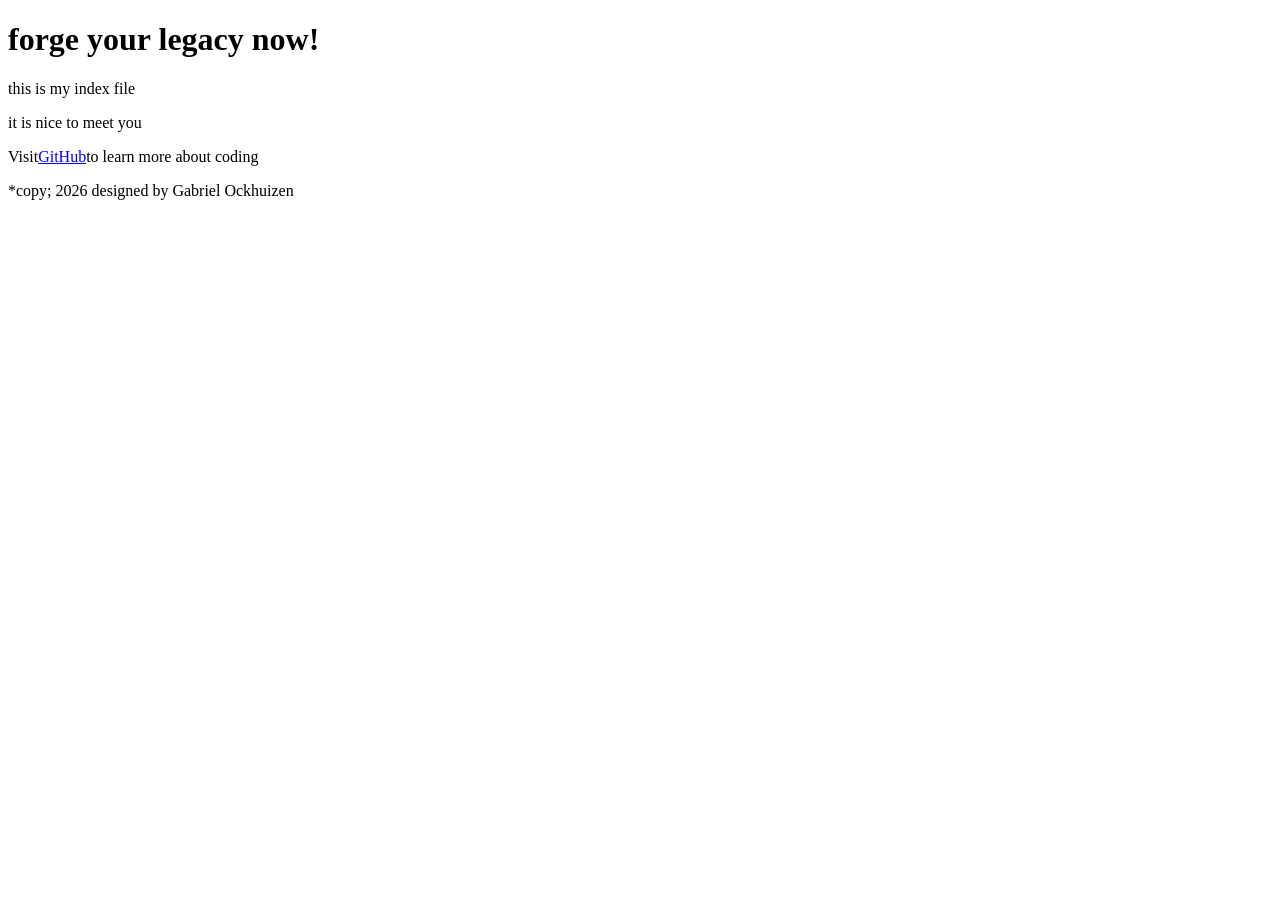
==== index.html @ 7f38aee6 "Updated content" ====
<!DOCTYPE html>
<html lang="en">
<head>
    <meta charset="UTF-8">
    <meta name="viewport" content="width=device-width, initial-scale=1.0">
    <title>GamerGrid</title>
</head>
<body>
    <header>
        <h1>forge your legacy now!</h1>
    </header>

    <main>
    <p>this is my index file</p>
    <p>it is nice to meet you</p>
    <p>Visit<a href="https://github.com">GitHub<a>to learn more about coding</a></p>
    </main>

    <footer>
        <p>*copy; 2026 designed by Gabriel Ockhuizen</p>
    </footer>
</body>
</html>
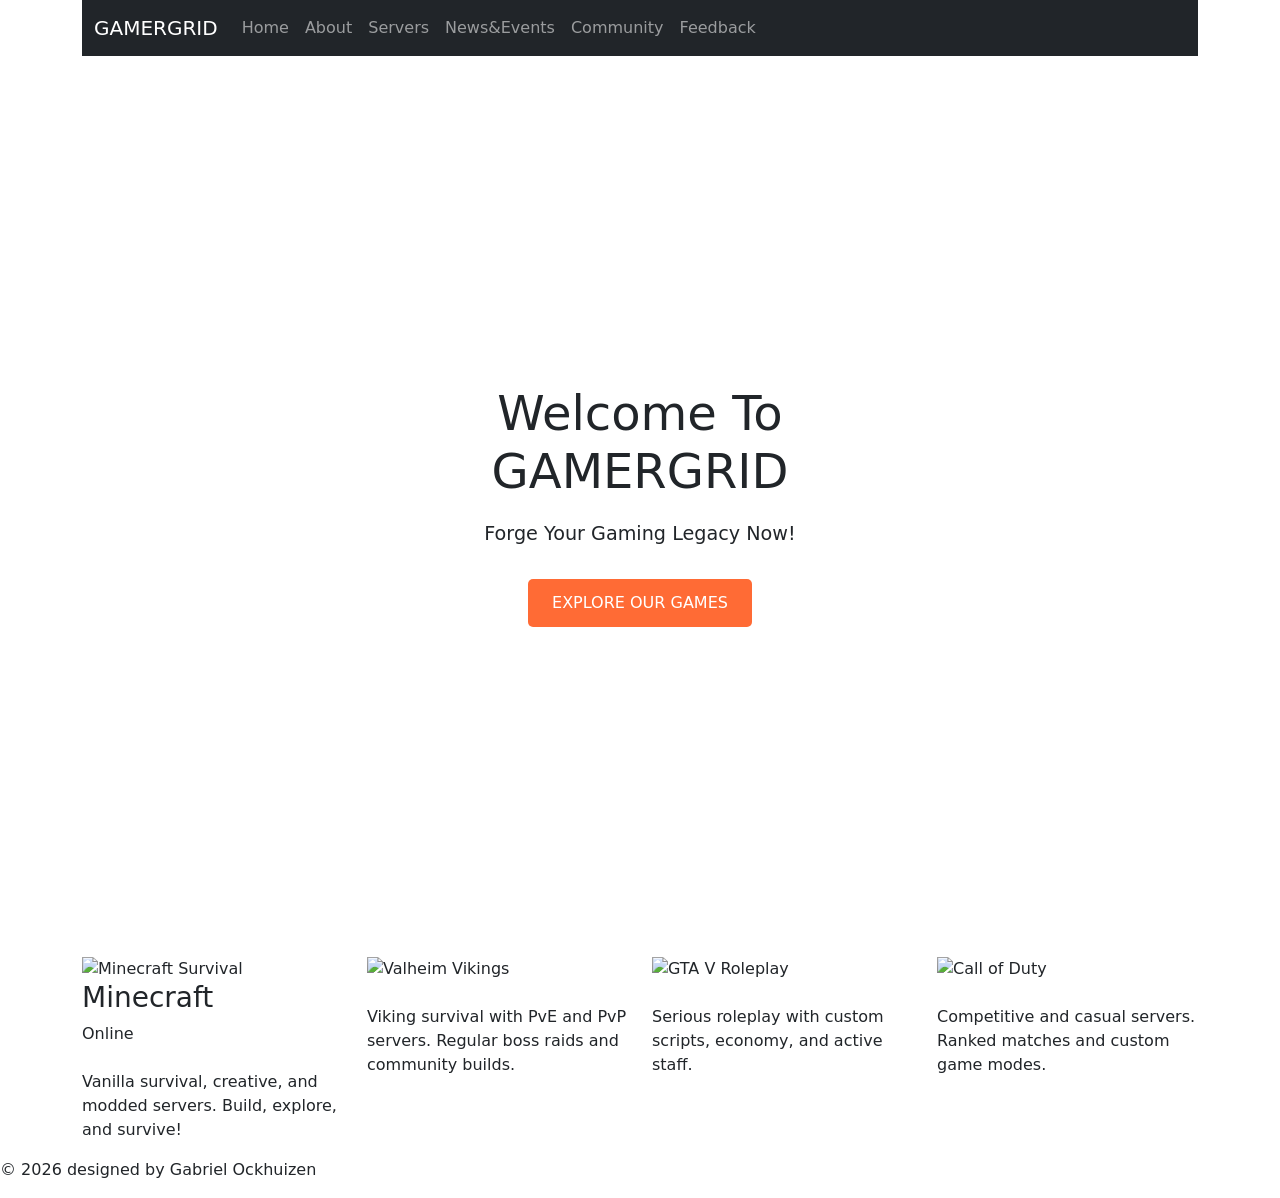
==== commit d213748b: "Initial commit: Added simple HTML page" ====
--- a/index.html
+++ b/index.html
@@ -3,21 +3,223 @@
 <head>
     <meta charset="UTF-8">
     <meta name="viewport" content="width=device-width, initial-scale=1.0">
-    <title>GamerGrid</title>
+    <title>GamerGrid | Forge Your Gaming Legacy</title>
+
+     <link href="https://cdn.jsdelivr.net/npm/bootstrap@5.3.0/dist/css/bootstrap.min.css" rel="stylesheet">
+      <link rel="stylesheet" href="styles.css">
 </head>
 <body>
     <header>
-        <h1>forge your legacy now!</h1>
-    </header>
-
-    <main>
-    <p>this is my index file</p>
-    <p>it is nice to meet you</p>
-    <p>Visit<a href="https://github.com">GitHub<a>to learn more about coding</a></p>
-    </main>
-
+   <div class="container">
+    <nav class="navbar navbar-expand-lg navbar-dark bg-dark"> 
+
+        <div class="container"> 
+
+            <a class="navbar-brand" href="index.html">GAMERGRID</a> 
+
+            <button class="navbar-toggler" type="button" data-bs-toggle="collapse" data-bs-target="#navbarNav"> 
+
+                <span class="navbar-toggler-icon"></span> 
+
+            </button> 
+
+            <div class="collapse navbar-collapse" id="navbarNav"> 
+
+                <ul class="navbar-nav"> 
+
+                    <li class="nav-item"> 
+
+                        <a class="nav-link" href="index.html">Home</a> 
+
+                    </li> 
+
+                    <li class="nav-item"> 
+
+                        <a class="nav-link" href="about us.html">About</a> 
+
+                    </li> 
+
+                    <li class="nav-item"> 
+
+                        <a class="nav-link" href="servers.html">Servers</a> 
+
+                    </li> 
+
+                    
+                    <li class="nav-item"> 
+
+                        <a class="nav-link" href="news&events.html">News&Events</a> 
+
+                    </li> 
+
+                    
+                    <li class="nav-item"> 
+
+                        <a class="nav-link" href="community.html">Community</a> 
+
+                    </li> 
+
+                    
+                    <li class="nav-item"> 
+
+                        <a class="nav-link" href="feedback.html">Feedback</a> 
+
+                    </li> 
+
+
+                </ul> 
+
+            </div> 
+
+        </div> 
+
+      </nav>  
+        
+    </nav>
+</header>
+
+<main>
+
+
+</main>
+
+    <section class="hero-section"
+     style="display: flex;
+            flex-direction: column;
+            justify-content: center; 
+            align-items: center; 
+            text-align: center; 
+            min-height: 100vh; 
+            width: 100%;">
+    <h1 style="margin: 0 0 20px 0; font-size: 3rem;">Welcome To<br> GAMERGRID</h1>
+    <div class="hero-tagline" style="margin-bottom: 30px;
+                                     font-size: 1.2rem;">Forge Your Gaming Legacy Now!</div>
+    <button class="cta-button" id="exploreBtn" style="padding: 12px 24px; font-size: 1rem; cursor: pointer; border: none; background-color: #ff6b35; color: white; border-radius: 5px;">
+        <i class="fas fa-rocket"></i> EXPLORE OUR GAMES
+    </button>
+</section>
+
+
+
+
+
+
+
+   <section class="featured-games-section">
+            <div class="container">
+                <div class="row g-4">
+                    <div class="col-lg-3 col-md-6">
+                        <div class="game-card">
+                            <div class="game-card-badge"></div>
+                            <div class="game-card-image">
+                                <img src="" alt="Minecraft Survival" class="img-fluid">
+                                
+                            </div>
+                            <div class="game-card-content">
+                                <div class="game-header">
+                                    <h3>Minecraft</h3>
+                                    <span class="game-status online"><i class="fas fa-circle"></i> Online</span>
+                                </div>
+                                <div class="game-tags">
+                                    <span class="badge bg-xbox">Xbox</span>
+                                    <span class="badge bg-pc">PC</span>
+                                    <span class="badge bg-mobile">Mobile</span>
+                                </div>
+                                <p class="game-description">
+                                    Vanilla survival, creative, and modded servers. Build, explore, and survive!
+                                </p>
+                                
+                            </div>
+                        </div>
+                    </div>
+                    
+                
+
+
+                    <div class="col-lg-3 col-md-6">
+                        <div class="game-card">
+                            <div class="game-card-image">
+                                <img src="" alt="Valheim Vikings" class="img-fluid">
+                               
+                            </div>
+                            <div class="game-card-content">
+                                
+                                <div class="game-tags">
+                                    <span class="badge bg-pc">PC</span>
+                                </div>
+                                <p class="game-description">
+                                    Viking survival with PvE and PvP servers. Regular boss raids and community builds.
+                                </p>
+                                
+                            </div>
+                        </div>
+                    </div>
+                    
+                    
+
+
+
+                    <div class="col-lg-3 col-md-6">
+                        <div class="game-card featured-card">
+                            <div class="game-card-badge"></div>
+                            <div class="game-card-image">
+                                <img src="" alt="GTA V Roleplay" class="img-fluid">
+                                
+                            </div>
+                            <div class="game-card-content">
+                                
+                                <div class="game-tags">
+                                    <span class="badge bg-pc">PC</span>
+                                    <span class="badge bg-playstation">PS5</span>
+                                </div>
+                                <p class="game-description">
+                                    Serious roleplay with custom scripts, economy, and active staff.
+                                </p>
+                                
+                            </div>
+                        </div>
+                    </div>
+                    
+                
+
+
+
+
+
+                    <div class="col-lg-3 col-md-6">
+                        <div class="game-card">
+                            <div class="game-card-image">
+                                <img src="" alt="Call of Duty" class="img-fluid">
+                                
+                            </div>
+                            <div class="game-card-content">
+                                
+                                <div class="game-tags">
+                                    <span class="badge bg-xbox">Xbox</span>
+                                    <span class="badge bg-pc">PC</span>
+                                </div>
+                                <p class="game-description">
+                                    Competitive and casual servers. Ranked matches and custom game modes.
+                                </p>
+                                
+                            </div>
+                        </div>
+                    </div>
+                </div>
+            </div>
+        </section>
+
+
+
+    
+    
+
+    
     <footer>
-        <p>*copy; 2026 designed by Gabriel Ockhuizen</p>
+        <p>&copy; 2026 designed by Gabriel Ockhuizen</p>
     </footer>
+
+     <script src="https://cdn.jsdelivr.net/npm/@popperjs/core@2.11.6/dist/umd/popper.min.js"></script>
+    <script src="https://cdn.jsdelivr.net/npm/bootstrap@5.3.0/dist/js/bootstrap.min.js"></script> 
 </body>
 </html>
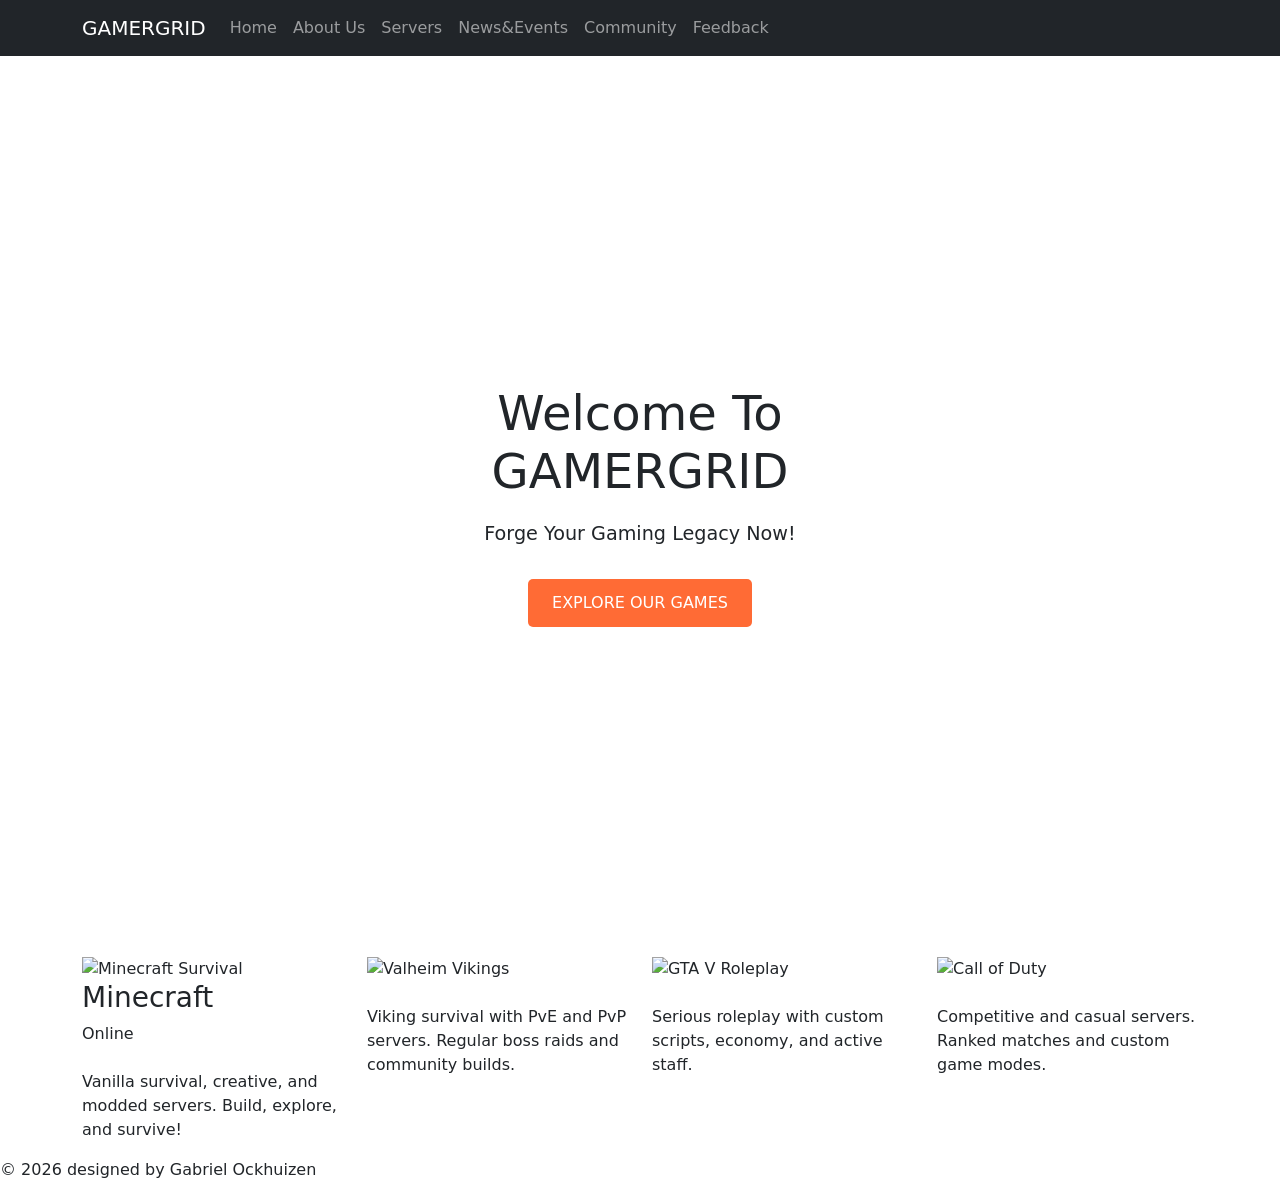
==== commit 7c718a92: "Added About Us , Servers, News&Events, Community and Feedback pages with navigation" ====
--- a/index.html
+++ b/index.html
@@ -9,8 +9,8 @@
       <link rel="stylesheet" href="styles.css">
 </head>
 <body>
-    <header>
-   <div class="container">
+
+      <header>
     <nav class="navbar navbar-expand-lg navbar-dark bg-dark"> 
 
         <div class="container"> 
@@ -35,9 +35,10 @@
 
                     <li class="nav-item"> 
 
-                        <a class="nav-link" href="about us.html">About</a> 
-
-                    </li> 
+                        <a class="nav-link" href="about us.html">About Us</a> 
+
+                    </li> 
+
 
                     <li class="nav-item"> 
 
@@ -76,7 +77,10 @@
       </nav>  
         
     </nav>
-</header>
+    </header>
+
+
+
 
 <main>
 
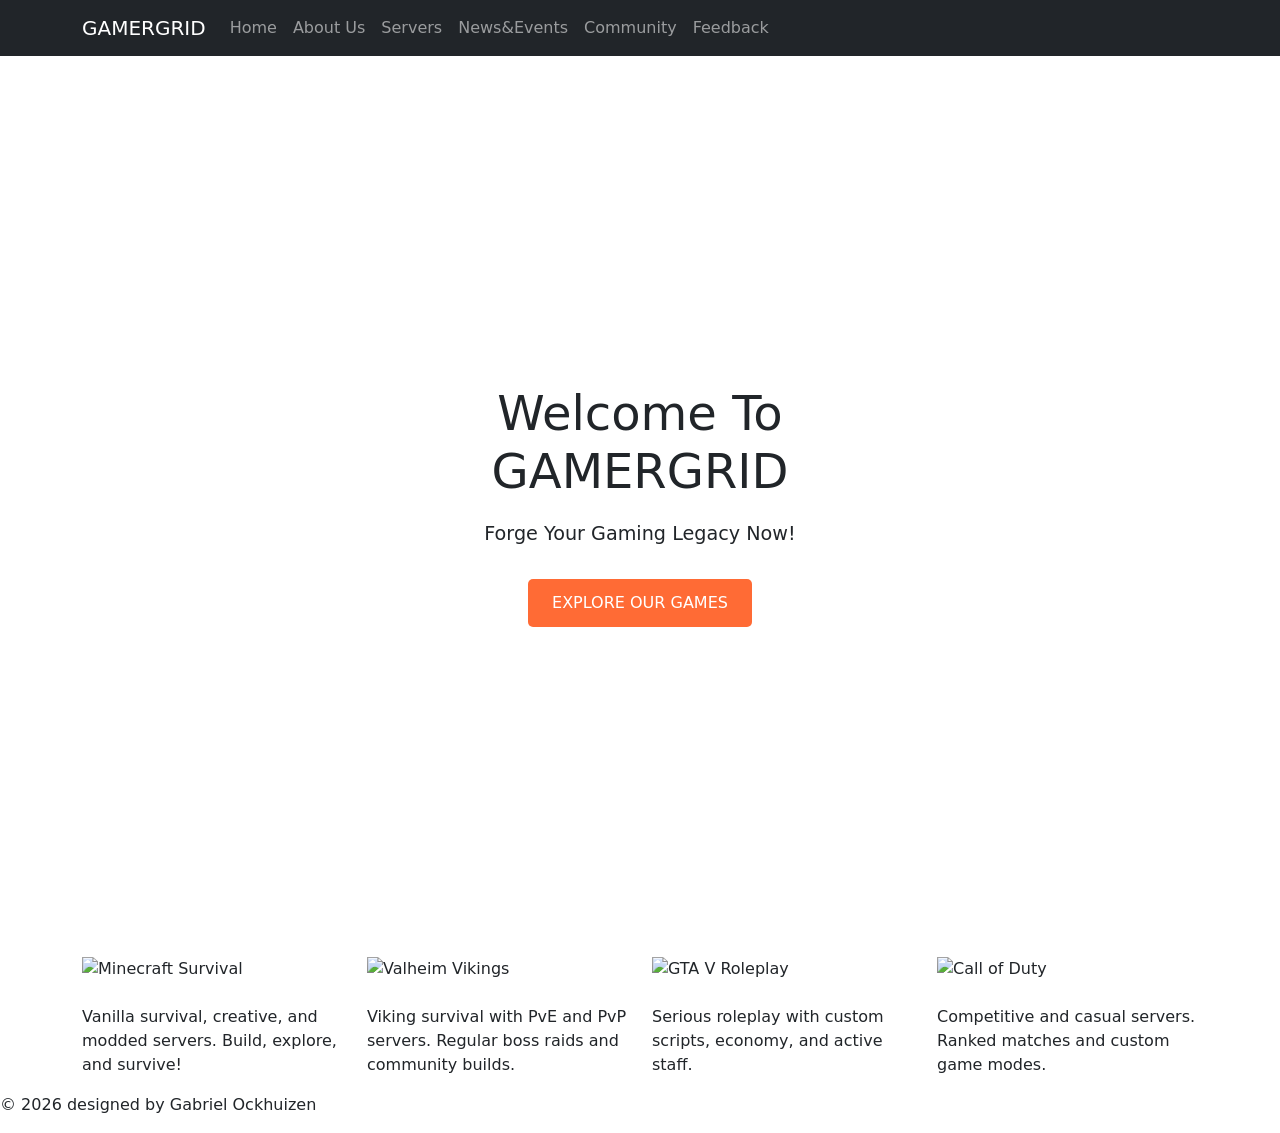
==== commit f7857185: "Updated content" ====
--- a/index.html
+++ b/index.html
@@ -120,10 +120,7 @@
                                 
                             </div>
                             <div class="game-card-content">
-                                <div class="game-header">
-                                    <h3>Minecraft</h3>
-                                    <span class="game-status online"><i class="fas fa-circle"></i> Online</span>
-                                </div>
+                               
                                 <div class="game-tags">
                                     <span class="badge bg-xbox">Xbox</span>
                                     <span class="badge bg-pc">PC</span>
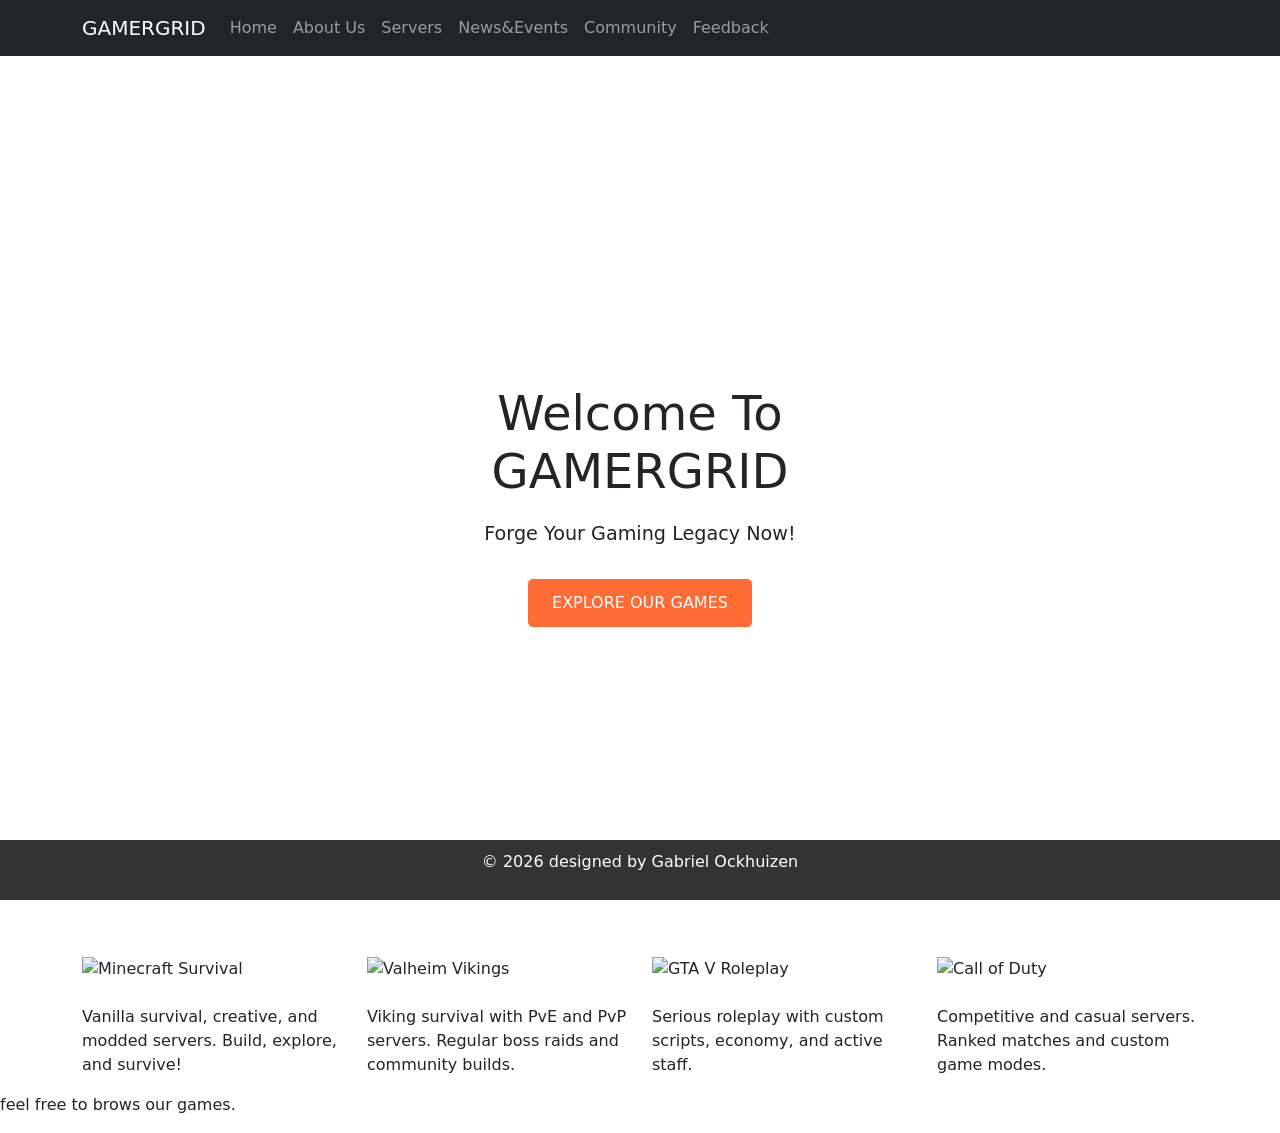
==== commit a5a2ccb3: "Updated content" ====
--- a/index.html
+++ b/index.html
@@ -208,14 +208,14 @@
                     </div>
                 </div>
             </div>
-        </section>
+    </section>
 
 
 
     
-    
-
-    
+    <P>feel free to brows our games.</P>
+
+    <div class="footer-section"></div>
     <footer>
         <p>&copy; 2026 designed by Gabriel Ockhuizen</p>
     </footer>
--- a/styles.css
+++ b/styles.css
@@ -0,0 +1,9 @@
+footer {
+    background-color: #333;
+    color: white;
+    text-align: center;
+    padding: 10px;
+    position: fixed;
+    bottom: 0;
+    width: 100%;
+}
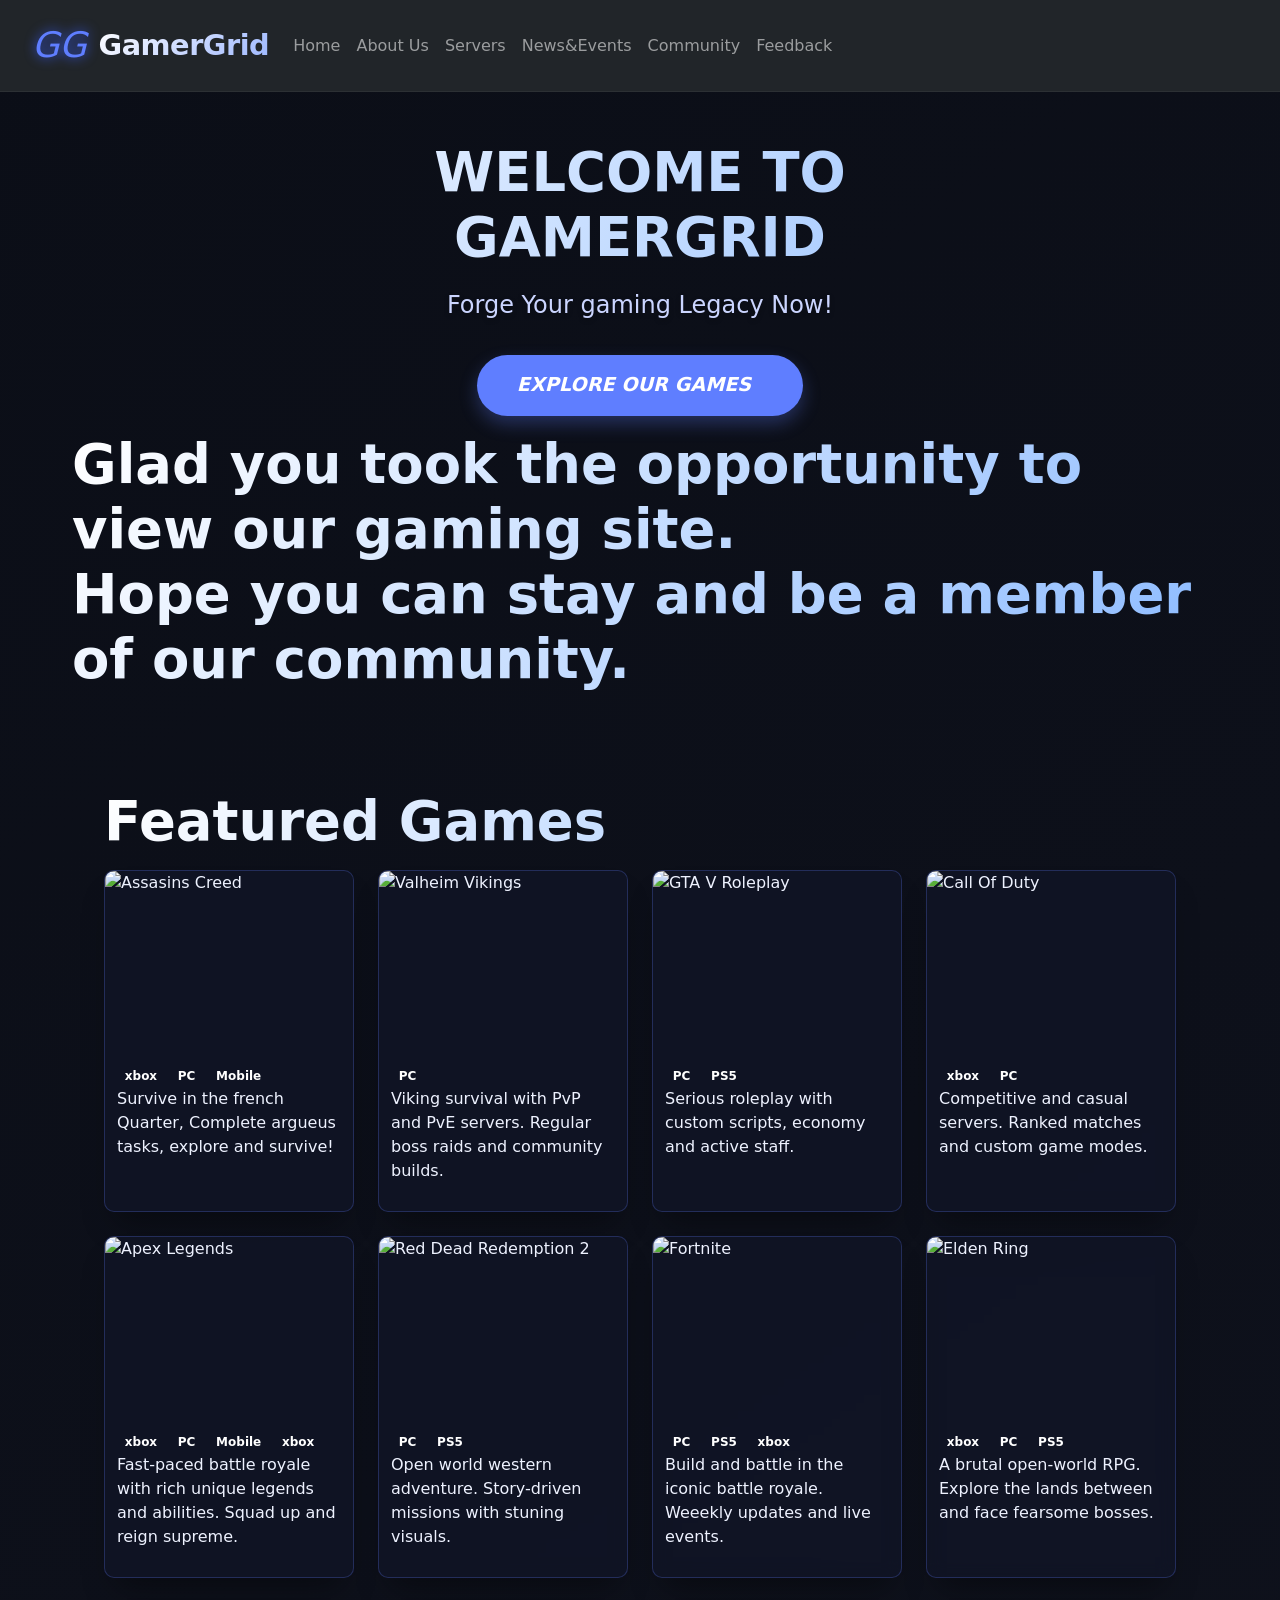
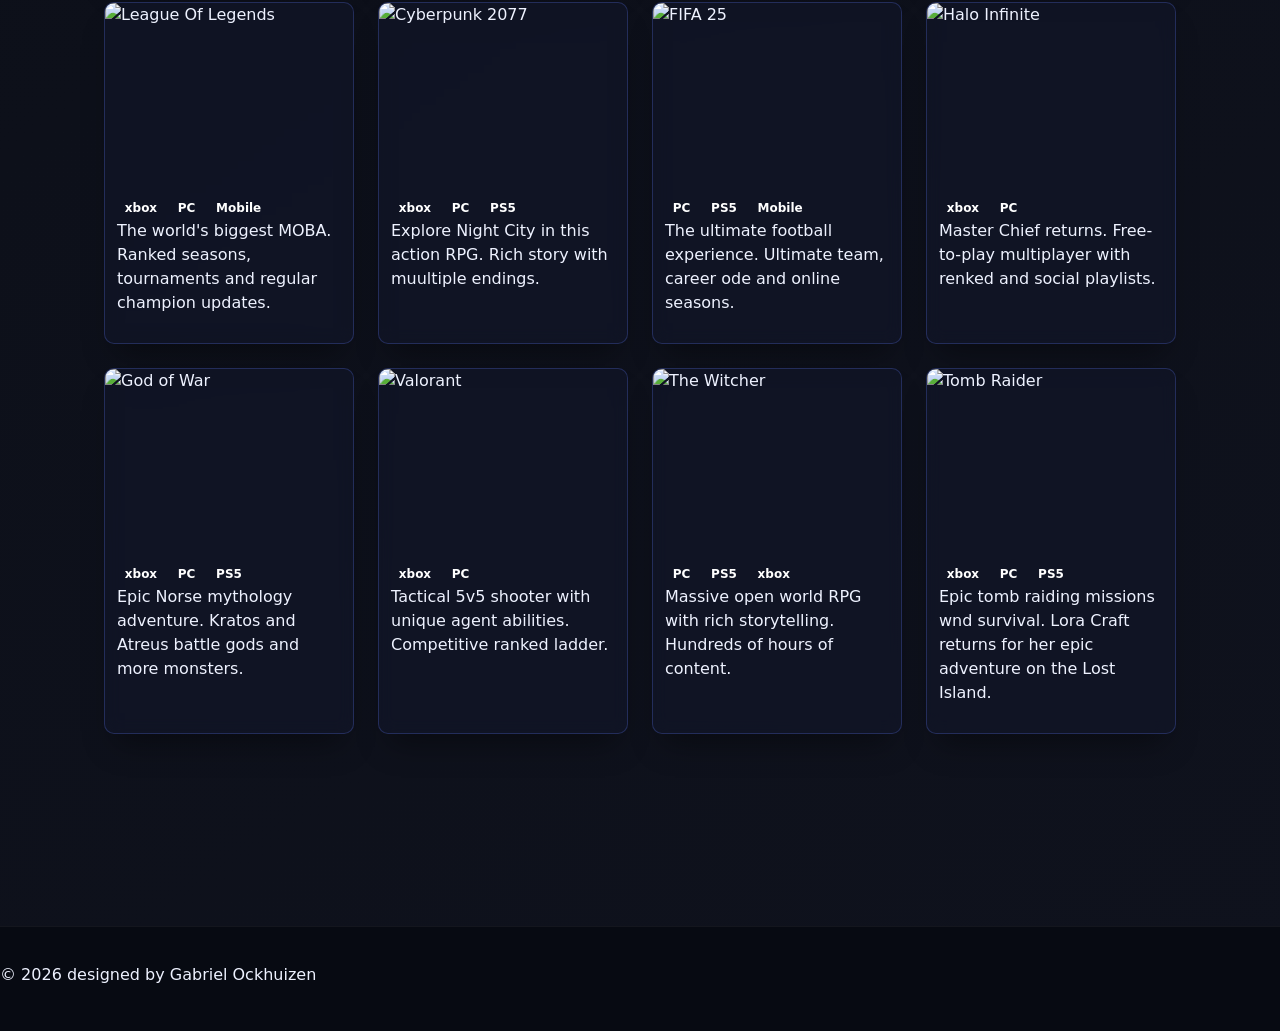
==== commit 05821819: "Updated content" ====
--- a/index.html
+++ b/index.html
@@ -5,222 +5,499 @@
     <meta name="viewport" content="width=device-width, initial-scale=1.0">
     <title>GamerGrid | Forge Your Gaming Legacy</title>
 
-     <link href="https://cdn.jsdelivr.net/npm/bootstrap@5.3.0/dist/css/bootstrap.min.css" rel="stylesheet">
-      <link rel="stylesheet" href="styles.css">
+     
+    <link href="https://cdn.jsdelivr.net/npm/bootstrap@5.3.0/dist/css/bootstrap.min.css" rel="stylesheet">
+    <link rel="stylesheet" href="styles.css">
+
+    <style>
+      h1 {
+        font-size: 3.4rem;
+        font-weight: 800;
+        background: linear-gradient(125deg, #ffffff, #8bbaff);
+        -webkit-background-clip: text;
+        background-clip: text;
+        color: transparent;
+        margin-bottom: 16px;
+        letter-spacing: normal; 
+        }
+      .hero-section {
+        text-align: center;
+        }
+
+        .game-card-image img {
+            width: 100%;
+            height: 180px;
+            object-fit: cover;
+            display: block;
+        }
+
+        .game-card-content {
+            display: flex;
+            flex-direction: column;
+            flex: 1;
+            padding: 12px;
+        }
+
+        .row.g-4 > [class*="col-"] {
+            display: flex;
+        }
+
+        .featured-games-section {
+            padding: 2rem 0;
+        }
+
+        .game-card {
+            display:flex;
+            flex-direction: column;
+            height: 100%;
+            border-radius: 10px;
+            overflow: hidden;
+
+        }
+    </style>
+
+     
 </head>
 <body>
-
-      <header>
-    <nav class="navbar navbar-expand-lg navbar-dark bg-dark"> 
-
-        <div class="container"> 
-
-            <a class="navbar-brand" href="index.html">GAMERGRID</a> 
-
-            <button class="navbar-toggler" type="button" data-bs-toggle="collapse" data-bs-target="#navbarNav"> 
-
-                <span class="navbar-toggler-icon"></span> 
-
-            </button> 
-
-            <div class="collapse navbar-collapse" id="navbarNav"> 
-
-                <ul class="navbar-nav"> 
-
-                    <li class="nav-item"> 
-
-                        <a class="nav-link" href="index.html">Home</a> 
-
-                    </li> 
-
-                    <li class="nav-item"> 
-
-                        <a class="nav-link" href="about us.html">About Us</a> 
-
-                    </li> 
-
-
-                    <li class="nav-item"> 
-
-                        <a class="nav-link" href="servers.html">Servers</a> 
-
-                    </li> 
-
-                    
-                    <li class="nav-item"> 
-
-                        <a class="nav-link" href="news&events.html">News&Events</a> 
-
-                    </li> 
-
-                    
-                    <li class="nav-item"> 
-
-                        <a class="nav-link" href="community.html">Community</a> 
-
-                    </li> 
-
-                    
-                    <li class="nav-item"> 
-
-                        <a class="nav-link" href="feedback.html">Feedback</a> 
-
-                    </li> 
-
-
-                </ul> 
-
-            </div> 
-
-        </div> 
-
-      </nav>  
+     
+    <header>
+        <nav class="navbar navbar-expand-lg navbar-dark bg-dark">
+            <div class="container">
+                <div class="logo-area">
+                    <i class="fas fa-gamepad logo-icon">GG</i>
+                    <span class="logo-text">GamerGrid</span>
+                </div>
+
+                <a class="navbar-brand" href="index.html"></a>
+
+                <buttton class="navbar-toggler" type="button" data-bs-toggle="collapse" data-bs-target="#navbarNav">
+                    <span class="navbar-toggler-icon"></span>
+                </buttton>
+
+                <div class="collapse navbar-collapse" id="navbarNav">
+                    <ul class="navbar-nav">
+                        <li class="nav-item">
+                            <a class="nav-link" href="index.html">Home</a>
+                        </li>
+
+                        <li class="nav-item">
+                            <a class="nav-link" href="about us.html">About Us</a>
+                        </li>
+
+                        <li class="nav-item">
+                            <a class="nav-link" href="servers.html">Servers</a>
+                        </li>
+
+                        <li class="nav-item">
+                            <a class="nav-link" href="news&events.html">News&Events</a>
+                        </li>
+
+                        <li class="nav-item">
+                            <a class="nav-link" href="community.html">Community</a>
+                        </li>
+
+                        <li class="nav-item">
+                            <a class="nav-link" href="feedback.html">Feedback</a>
+                        </li>
+                    </ul>
+                </div>
+
+            </div>
+        </nav>
+    </header>
+
+    <main>
+    <div class="main-content">
+    <section class="hero-section">
+        <h1>WELCOME TO<br> GAMERGRID</h1>
+        <div class="hero-tagline">Forge Your gaming Legacy Now!</div>
+        <button class="cta-button" id="exploreBtn">
+            <i class="fas fa-rocket">EXPLORE OUR GAMES</i>
+            <a href="#featured-games"></a>
+        </button>
+    </section>
+
+    <div section="Introduction">
+    <p>
+        <h1>Glad you took the opportunity to view our gaming site.<br> Hope you can stay and be a member of our community.</h1>
+    </p>
+    </div>
+
+      
+    
+        <div class="main-content">
+    <section class="featured-games-section" id="featured-games">
+        <h1>Featured Games</h1>
+        <div class="row g-4 mb-4">
+            <div class="col-lg-3 col-md-6">
+                <div class="game-card">
+                    <div class="game-card-badge"></div>
+                    <div class="game-card-image">
+                        <img src="C:\Users\bida25-442\Desktop\GabrielOckhuizen-WMD assignment\images\img-1.1.jpg" alt="Assasins Creed" class="img-fluid">
+                    </div>
+                    <div class="game-card-content">
+                        <div class="game-tags">
+                            <Span class="badge bg-xbox">xbox</Span>
+                            <span class="badge bg-pc">PC</span>
+                            <span class="badge bg-mobile">Mobile</span>
+                        </div>
+                        <p class="game-description">
+                            Survive in the french Quarter, Complete argueus tasks, explore and survive!
+                        </p>
+                    </div>
+                </div>
+            </div>
+
+
+            <div class="col-lg-3 col-md-6">
+                <div class="game-card">
+                    <div class="game-card-image">
+                        <img src="C:\Users\bida25-442\Desktop\GabrielOckhuizen-WMD assignment\images\img-11.webp" alt="Valheim Vikings" class="img-fuid">
+                    </div>
+                    <div class="game-card-content">
+                        <div class="game-tags">
+                            <span class="badge bg-pc">PC</span>
+                        </div>
+                        <div class>
+                            <p class="game-description">
+                               Viking survival with PvP and PvE servers. Regular boss raids and community builds. 
+                            </p>
+                        </div>
+                    </div>
+                </div>
+            </div>
+
+
+           
+            
+            <div class="col-lg-3 col-md-6">
+                <div class="game-card">
+                    <div class="game-card-badge"></div>
+                    <div class="game-card-image">
+                        <img src="C:\Users\bida25-442\Desktop\GabrielOckhuizen-WMD assignment\images\img-8.avif" alt="GTA V Roleplay" class="img-fluid">
+                </div>
+                  <div class="game-card-content">
+                    <div class="game-tags">
+                        <span class="badge bg-pc">PC</span>
+                        <span class="badge bg-playstation">PS5</span>
+                                
+                    </div>
+                        <p class="game-description">
+                            Serious roleplay with  custom scripts, economy and active staff.
+                        </p>
+                    </div>
+                </div>
+            </div>
+
+
+            <div class="col-lg-3 col-md-6">
+                <div class="game-card">
+                    <div class="game-card-image">
+                        <img src="C:\Users\bida25-442\Desktop\GabrielOckhuizen-WMD assignment\images\img 5.webp" alt="Call Of Duty" class="img-fluid">
+                    </div>
+                    <div class="game-card-content">
+                        <div class="game-tags">
+                            <span class="badge bg-xbox">xbox</span>
+                            <span class="badge bg-pc">PC</span>
+                        </div>
+                        <P>
+                           Competitive and casual servers. Ranked matches and custom game modes. 
+                        </P>
+                    </div>
+                </div>
+            </div>
+        </div>
+
+
+
+
+
+
+
+
         
-    </nav>
-    </header>
-
-
-
-
-<main>
-
-
-</main>
-
-    <section class="hero-section"
-     style="display: flex;
-            flex-direction: column;
-            justify-content: center; 
-            align-items: center; 
-            text-align: center; 
-            min-height: 100vh; 
-            width: 100%;">
-    <h1 style="margin: 0 0 20px 0; font-size: 3rem;">Welcome To<br> GAMERGRID</h1>
-    <div class="hero-tagline" style="margin-bottom: 30px;
-                                     font-size: 1.2rem;">Forge Your Gaming Legacy Now!</div>
-    <button class="cta-button" id="exploreBtn" style="padding: 12px 24px; font-size: 1rem; cursor: pointer; border: none; background-color: #ff6b35; color: white; border-radius: 5px;">
-        <i class="fas fa-rocket"></i> EXPLORE OUR GAMES
-    </button>
-</section>
-
-
-
-
-
-
-
-   <section class="featured-games-section">
-            <div class="container">
-                <div class="row g-4">
-                    <div class="col-lg-3 col-md-6">
-                        <div class="game-card">
-                            <div class="game-card-badge"></div>
-                            <div class="game-card-image">
-                                <img src="" alt="Minecraft Survival" class="img-fluid">
+       <div class="row g-4 mb-4">
+            <div class="col-lg-3 col-md-6">
+                <div class="game-card">
+                    <div class="game-card-badge"></div>
+                    <div class="game-card-image">
+                        <img src="" alt="Apex Legends" class="img-fluid">
+                    </div>
+                    <div class="game-card-content">
+                        <div class="game-tags">
+                            <Span class="badge bg-xbox">xbox</Span>
+                            <span class="badge bg-pc">PC</span>
+                            <span class="badge bg-mobile">Mobile</span>
+                            <span class="badge bg-xbox">xbox</span>
+                        </div>
+                        <p class="game-description">
+                            Fast-paced battle royale with rich unique legends and abilities. Squad up and reign supreme.
+                        </p>
+                    </div>
+                </div>
+            </div>
+
+
+            <div class="col-lg-3 col-md-6">
+                <div class="game-card">
+                    <div class="game-card-image">
+                        <img src="" alt="Red Dead Redemption 2" class="img-fuid">
+                    </div>
+                    <div class="game-card-content">
+                        <div class="game-tags">
+                            <span class="badge bg-pc">PC</span>
+                            <span class="badge bg-playstation">PS5</span>
+                        </div>
+                        <div class>
+                            <p class="game-description">
+                               Open world western adventure. Story-driven missions with stuning visuals.
+                            </p>
+                        </div>
+                    </div>
+                </div>
+            </div>
+
+
+           
+            
+            <div class="col-lg-3 col-md-6">
+                <div class="game-card">
+                    <div class="game-card-badge"></div>
+                    <div class="game-card-image">
+                        <img src="" alt="Fortnite" class="img-fluid">
+                </div>
+                  <div class="game-card-content">
+                    <div class="game-tags">
+                        <span class="badge bg-pc">PC</span>
+                        <span class="badge bg-playstation">PS5</span>
+                        <span class="badge bg-xbox">xbox</span>
+                        
                                 
-                            </div>
-                            <div class="game-card-content">
-                               
-                                <div class="game-tags">
-                                    <span class="badge bg-xbox">Xbox</span>
-                                    <span class="badge bg-pc">PC</span>
-                                    <span class="badge bg-mobile">Mobile</span>
-                                </div>
-                                <p class="game-description">
-                                    Vanilla survival, creative, and modded servers. Build, explore, and survive!
-                                </p>
+                    </div>
+                        <p class="game-description">
+                            Build and battle in the iconic battle royale. Weeekly updates and live events.
+                        </p>
+                    </div>
+                </div>
+            </div>
+
+
+            <div class="col-lg-3 col-md-6">
+                <div class="game-card">
+                    <div class="game-card-image">
+                        <img src="" alt="Elden Ring" class="img-fluid">
+                    </div>
+                    <div class="game-card-content">
+                        <div class="game-tags">
+                            <span class="badge bg-xbox">xbox</span>
+                            <span class="badge bg-pc">PC</span>
+                            <span class="badge bg-playstation">PS5</span>
+                        </div>
+                        <P>
+                            A brutal open-world RPG. Explore the lands between and face fearsome bosses.
+                        </P>
+                    </div>
+                </div>
+            </div>
+        </div>
+
+
+
+
+
+
+
+
+
+        
+       <div class="row g-4 mb-4">
+            <div class="col-lg-3 col-md-6">
+                <div class="game-card">
+                    <div class="game-card-badge"></div>
+                    <div class="game-card-image">
+                        <img src="" alt="League Of Legends" class="img-fluid">
+                    </div>
+                    <div class="game-card-content">
+                        <div class="game-tags">
+                            <Span class="badge bg-xbox">xbox</Span>
+                            <span class="badge bg-pc">PC</span>
+                            <span class="badge bg-mobile">Mobile</span>
+                        </div>
+                        <p class="game-description">
+                            The world's biggest MOBA. Ranked seasons, tournaments and regular champion updates.
+                        </p>
+                    </div>
+                </div>
+            </div>
+
+
+            <div class="col-lg-3 col-md-6">
+                <div class="game-card">
+                    <div class="game-card-image">
+                        <img src="" alt="Cyberpunk 2077" class="img-fuid">
+                    </div>
+                    <div class="game-card-content">
+                        <div class="game-tags">
+                            <span class="badge bg-xbox">xbox</span>
+                            <span class="badge bg-pc">PC</span>
+                            <span class="badge bg-playstation">PS5</span>
+
+                        </div>
+                        <div class>
+                            <p class="game-description">
+                               Explore Night City in this action RPG. Rich story with muultiple endings. 
+                            </p>
+                        </div>
+                    </div>
+                </div>
+            </div>
+
+
+           
+            
+            <div class="col-lg-3 col-md-6">
+                <div class="game-card">
+                    <div class="game-card-badge"></div>
+                    <div class="game-card-image">
+                        <img src="" alt="FIFA 25" class="img-fluid">
+                </div>
+                  <div class="game-card-content">
+                    <div class="game-tags">
+                        <span class="badge bg-pc">PC</span>
+                        <span class="badge bg-playstation">PS5</span>
+                        <span class="badge bg-mobile">Mobile</span>
                                 
-                            </div>
-                        </div>
-                    </div>
-                    
-                
-
-
-                    <div class="col-lg-3 col-md-6">
-                        <div class="game-card">
-                            <div class="game-card-image">
-                                <img src="" alt="Valheim Vikings" class="img-fluid">
-                               
-                            </div>
-                            <div class="game-card-content">
+                    </div>
+                        <p class="game-description">
+                            The ultimate football experience. Ultimate team, career ode and online seasons.
+                        </p>
+                    </div>
+                </div>
+            </div>
+
+
+            <div class="col-lg-3 col-md-6">
+                <div class="game-card">
+                    <div class="game-card-image">
+                        <img src="" alt="Halo Infinite" class="img-fluid">
+                    </div>
+                    <div class="game-card-content">
+                        <div class="game-tags">
+                            <span class="badge bg-xbox">xbox</span>
+                            <span class="badge bg-pc">PC</span>
+                        </div>
+                        <P>
+                           Master Chief returns. Free-to-play multiplayer with renked and social playlists.
+                        </P>
+                    </div>
+                </div>
+            </div>
+        </div>
+
+
+
+
+
+
+
+
+
+
+
+          
+       <div class="row g-4 mb-4">
+            <div class="col-lg-3 col-md-6">
+                <div class="game-card">
+                    <div class="game-card-badge"></div>
+                    <div class="game-card-image">
+                        <img src="" alt="God of War" class="img-fluid">
+                    </div>
+                    <div class="game-card-content">
+                        <div class="game-tags">
+                            <Span class="badge bg-xbox">xbox</Span>
+                            <span class="badge bg-pc">PC</span>
+                            <span class="badge bg-playstation">PS5</span>
+                        </div>
+                        <p class="game-description">
+                            Epic Norse mythology adventure. Kratos and Atreus battle gods and more monsters.
+                        </p>
+                    </div>
+                </div>
+            </div>
+
+
+            <div class="col-lg-3 col-md-6">
+                <div class="game-card">
+                    <div class="game-card-image">
+                        <img src="" alt="Valorant" class="img-fuid">
+                    </div>
+                    <div class="game-card-content">
+                        <div class="game-tags">
+                            <span class="badge bg-xbox">xbox</span>
+                            <span class="badge bg-pc">PC</span>
+
+                        </div>
+                        <div class>
+                            <p class="game-description">
+                               Tactical 5v5 shooter with unique agent abilities. Competitive ranked ladder.
+                            </p>
+                        </div>
+                    </div>
+                </div>
+            </div>
+
+
+           
+            
+            <div class="col-lg-3 col-md-6">
+                <div class="game-card">
+                    <div class="game-card-badge"></div>
+                    <div class="game-card-image">
+                        <img src="" alt="The Witcher" class="img-fluid">
+                </div>
+                  <div class="game-card-content">
+                    <div class="game-tags">
+                        <span class="badge bg-pc">PC</span>
+                        <span class="badge bg-playstation">PS5</span>
+                        <span class="badge bg-xbox">xbox</span>
                                 
-                                <div class="game-tags">
-                                    <span class="badge bg-pc">PC</span>
-                                </div>
-                                <p class="game-description">
-                                    Viking survival with PvE and PvP servers. Regular boss raids and community builds.
-                                </p>
-                                
-                            </div>
-                        </div>
-                    </div>
-                    
-                    
-
-
-
-                    <div class="col-lg-3 col-md-6">
-                        <div class="game-card featured-card">
-                            <div class="game-card-badge"></div>
-                            <div class="game-card-image">
-                                <img src="" alt="GTA V Roleplay" class="img-fluid">
-                                
-                            </div>
-                            <div class="game-card-content">
-                                
-                                <div class="game-tags">
-                                    <span class="badge bg-pc">PC</span>
-                                    <span class="badge bg-playstation">PS5</span>
-                                </div>
-                                <p class="game-description">
-                                    Serious roleplay with custom scripts, economy, and active staff.
-                                </p>
-                                
-                            </div>
-                        </div>
-                    </div>
-                    
-                
-
-
-
-
-
-                    <div class="col-lg-3 col-md-6">
-                        <div class="game-card">
-                            <div class="game-card-image">
-                                <img src="" alt="Call of Duty" class="img-fluid">
-                                
-                            </div>
-                            <div class="game-card-content">
-                                
-                                <div class="game-tags">
-                                    <span class="badge bg-xbox">Xbox</span>
-                                    <span class="badge bg-pc">PC</span>
-                                </div>
-                                <p class="game-description">
-                                    Competitive and casual servers. Ranked matches and custom game modes.
-                                </p>
-                                
-                            </div>
-                        </div>
-                    </div>
-                </div>
-            </div>
+                    </div>
+                        <p class="game-description">
+                            Massive open world RPG with rich storytelling. Hundreds of hours of content.
+                        </p>
+                    </div>
+                </div>
+            </div>
+
+
+            <div class="col-lg-3 col-md-6">
+                <div class="game-card">
+                    <div class="game-card-image">
+                        <img src="" alt="Tomb Raider" class="img-fluid">
+                    </div>
+                    <div class="game-card-content">
+                        <div class="game-tags">
+                            <span class="badge bg-xbox">xbox</span>
+                            <span class="badge bg-pc">PC</span>
+                            <span class="badge bg-playstation">PS5</span>
+                        </div>
+                        <P>
+                           Epic tomb raiding missions wnd survival. Lora Craft returns for her epic adventure on the Lost Island.
+                        </P>
+                    </div>
+                </div>
+            </div>
+        </div>
+
     </section>
-
-
-
     
-    <P>feel free to brows our games.</P>
-
-    <div class="footer-section"></div>
+        </div>
+    </main>
     <footer>
         <p>&copy; 2026 designed by Gabriel Ockhuizen</p>
     </footer>
 
-     <script src="https://cdn.jsdelivr.net/npm/@popperjs/core@2.11.6/dist/umd/popper.min.js"></script>
+    <script src="https://cdn.jsdelivr.net/npm/@popperjs/core@2.11.6/dist/umd/popper.min.js"></script>
     <script src="https://cdn.jsdelivr.net/npm/bootstrap@5.3.0/dist/js/bootstrap.min.js"></script> 
 </body>
 </html>
--- a/styles.css
+++ b/styles.css
@@ -1,9 +1,279 @@
+
+  
+* {
+  margin: 0;
+  padding: 0;
+  box-sizing: border-box;
+}
+
+.logo-area {
+  display: flex;
+  align-items: center;
+  gap: 12px;
+}
+
+.logo-icon {
+  font-size: 2.2rem;
+  filter: drop-shadow(0 0 6px #6c9eff);
+}
+
+.logo-text {
+  font-size: 1.9rem;
+  font-weight: 800;
+  letter-spacing: -0.5px;
+  background: linear-gradient(135deg, #ffffff, #b2ccff);
+  -webkit-background-clip: text;
+  background-clip: text;
+  color: transparent;
+}
+
+body {
+  background: linear-gradient(145deg, #0b0e17 0%, #0f121d 100%);
+  font-family: 'Inter', system-ui, -apple-system, 'Segoe UI', Roboto, 'Helvetica Neue', sans-serif;
+  color: #eef2ff;
+  line-height: 1.5;
+  min-height: 100vh;
+  display: flex;
+  flex-direction: column;
+}
+
+.main-content {
+  max-width: 1200px;
+  margin: 0 auto;
+  padding: 3rem 2rem;
+}
+
+.container {
+  max-width: 1280px;
+  margin: 0 auto;
+  padding: 0 2rem;
+}
+   
+.navbar {
+  display: flex;
+  flex-wrap: wrap;
+  align-items: center;
+  justify-content: space-between;
+  padding: 1.2rem 0;
+  background: #070a12;
+  border-bottom: 1px solid rgba(255, 255, 255, 0.05);
+  backdrop-filter: blur(2px);
+}
+    
+.logo-area {
+  display: flex;
+  align-items: center;
+  gap: 12px;
+}
+
+.logo-icon {
+  font-size: 2.2rem;
+  color: #5f7eff;
+  filter: drop-shadow(0 0 6px #3a5eff);
+}
+
+.logo-text {
+  font-size: 1.8rem;
+  font-weight: 800;
+  letter-spacing: -0.5px;
+  background: linear-gradient(135deg, #ffffff, #9bb6ff);
+  background-clip: text;
+  -webkit-background-clip: text;
+  color: transparent;
+}
+
+.nav-links {
+  display: flex;
+  gap: 2rem;
+  list-style: none;
+  flex-wrap: wrap;
+}
+
+.nav-links a {
+  text-decoration: none;
+  color: #eef2ff;
+  font-weight: 600;
+  font-size: 1rem;
+  transition: 0.2s;
+  letter-spacing: 0.3px;
+  padding: 6px 0;
+  border-bottom: 2px solid transparent;
+}
+
+.nav-links a:hover {
+  color: #7c9aff;
+  border-bottom-color: #5f7eff;
+}
+
+.hero {
+  display: flex;
+  flex-direction: column;
+  align-items: center;
+  text-align: center;
+  padding: 4rem 1rem 5rem;
+}
+
+.hero h1 {
+  font-size: 3.8rem;
+  font-weight: 800;
+  background: linear-gradient(125deg, #ffffff, #b8ccff);
+  background-clip: text;
+  -webkit-background-clip: text;
+  color: transparent;
+  letter-spacing: -0.02em;
+  margin-bottom: 0.5rem;
+}
+.hero-tagline {
+  font-size: 1.5rem;
+  font-weight: 500;
+  color: #cbd5ff;
+  margin-bottom: 2rem;
+  text-shadow: 0 2px 5px rgba(0, 0, 0, 0.3);
+}
+
+.cta-button {
+  background: #5f7eff;
+  border: none;
+  padding: 1rem 2.5rem;
+  font-size: 1.2rem;
+  font-weight: 700;
+  font-family: inherit;
+  color: white;
+  border-radius: 60px;
+  cursor: pointer;
+  transition: 0.2s;
+  box-shadow: 0 8px 18px rgba(95,126,255,0.3);
+  display: inline-flex;
+  align-items: center;
+  gap: 12px;
+}
+
+.cta-button i {
+  font-size: 1.2rem;
+}
+
+.cta-button:hover {
+  background: #4569f0;
+  transform: scale(1.02);
+  box-shadow: 0 12px 25px rgba(95, 126, 255, 0.5);
+}
+
+.featured-section {
+  padding: 3rem 0 4rem;
+}
+
+.section-title {
+  font-size: 2.2rem;
+  font-weight: 700;
+  margin-bottom: 2rem;
+  position: relative;
+  display: inline-block;
+}
+
+.section-title:after {
+  content: '';
+  position: absolute;
+  bottom: -10px;
+  left: 0;
+  width: 70px;
+  height: 4px;
+  background: linear-gradient(90deg, #5f7eff, #b56eff);
+  border-radius: 4px;
+}
+
+.games-grid {
+  display: grid;
+  grid-template-columns: repeat(auto-fill, minmax(280px, 1fr));
+  gap: 2rem;
+  margin-top: 2rem;
+}
+    
+.game-card {
+  background: rgba(18, 22, 40, 0.7);
+  backdrop-filter: blur(8px);
+  border-radius: 10px;
+  border: 1px solid rgba(95, 126, 255, 0.25);
+  overflow: hidden;
+  transition: transform 0.25 ease, box-shadow 0.3s;
+  box-shadow: 0 20px 30px -12px rgba(0, 0, 0, 0.4);
+  display: flex;
+  flex-direction: column;
+  height: 100%;
+}
+
+.game-card:hover {
+  transform: translateY(-8px);
+  border-color: #5f7eff;
+  box-shadow: 0 25px 35px -12px rgba(95, 126, 255, 0.3);
+}
+
+.game-img-placeholder {
+  height: 180px;
+  background: linear-gradient(145deg, #1f2340, #0f122a);
+  display: flex;
+  align-items: center;
+  justify-content: center;
+  font-size: 3.5rem;
+  color: #5f7eff;
+  border-bottom: 1px solid rgba(95, 126, 255, 0.4);
+}
+
+.game-info {
+  padding: 1.5rem 1.2rem 1.8rem;
+}
+
+.game-title {
+  font-size: 1.6rem;
+  font-weight: 700;
+  margin-bottom: 0.5rem;
+}
+
+.game-desc {
+  color: #b9c3f0;
+  font-size: 0.9rem;
+  margin: 0.7rem 0 1rem;
+  line-height: 1.4;
+}
+
+.game-tag {
+  background: rgba(95, 126, 255, 0.2);
+  display: inline-block;
+  padding: 4px 12px;
+  border-radius: 50px;
+  font-size: 0.75rem;
+  font-weight: 600;
+  color: #9db4ff;
+}
+
+.play-link {
+  margin-top: 1rem;
+  display: inline-flex;
+  align-items: center;
+  gap: 8px;
+  color: #bbcebb;
+  font-weight: 600;
+  text-decoration: none;
+  font-size: 0.9rem;
+  transition: 0.2s;
+}
+
 footer {
-    background-color: #333;
-    color: white;
-    text-align: center;
-    padding: 10px;
-    position: fixed;
-    bottom: 0;
-    width: 100%;
-}+  background: #070a12;
+  border-top: 1px solid rgba(255, 255, 255, 0.05);
+  padding: 36px 0 28px;
+  margin-top: 40px;
+  bottom: 0;
+  width: 100%;
+}
+
+.footer-grid {
+  display: flex;
+  justify-content: space-between;
+  flex-wrap: wrap;
+  gap: 30px;
+  align-items: center;
+}
+    
+
+    
+    
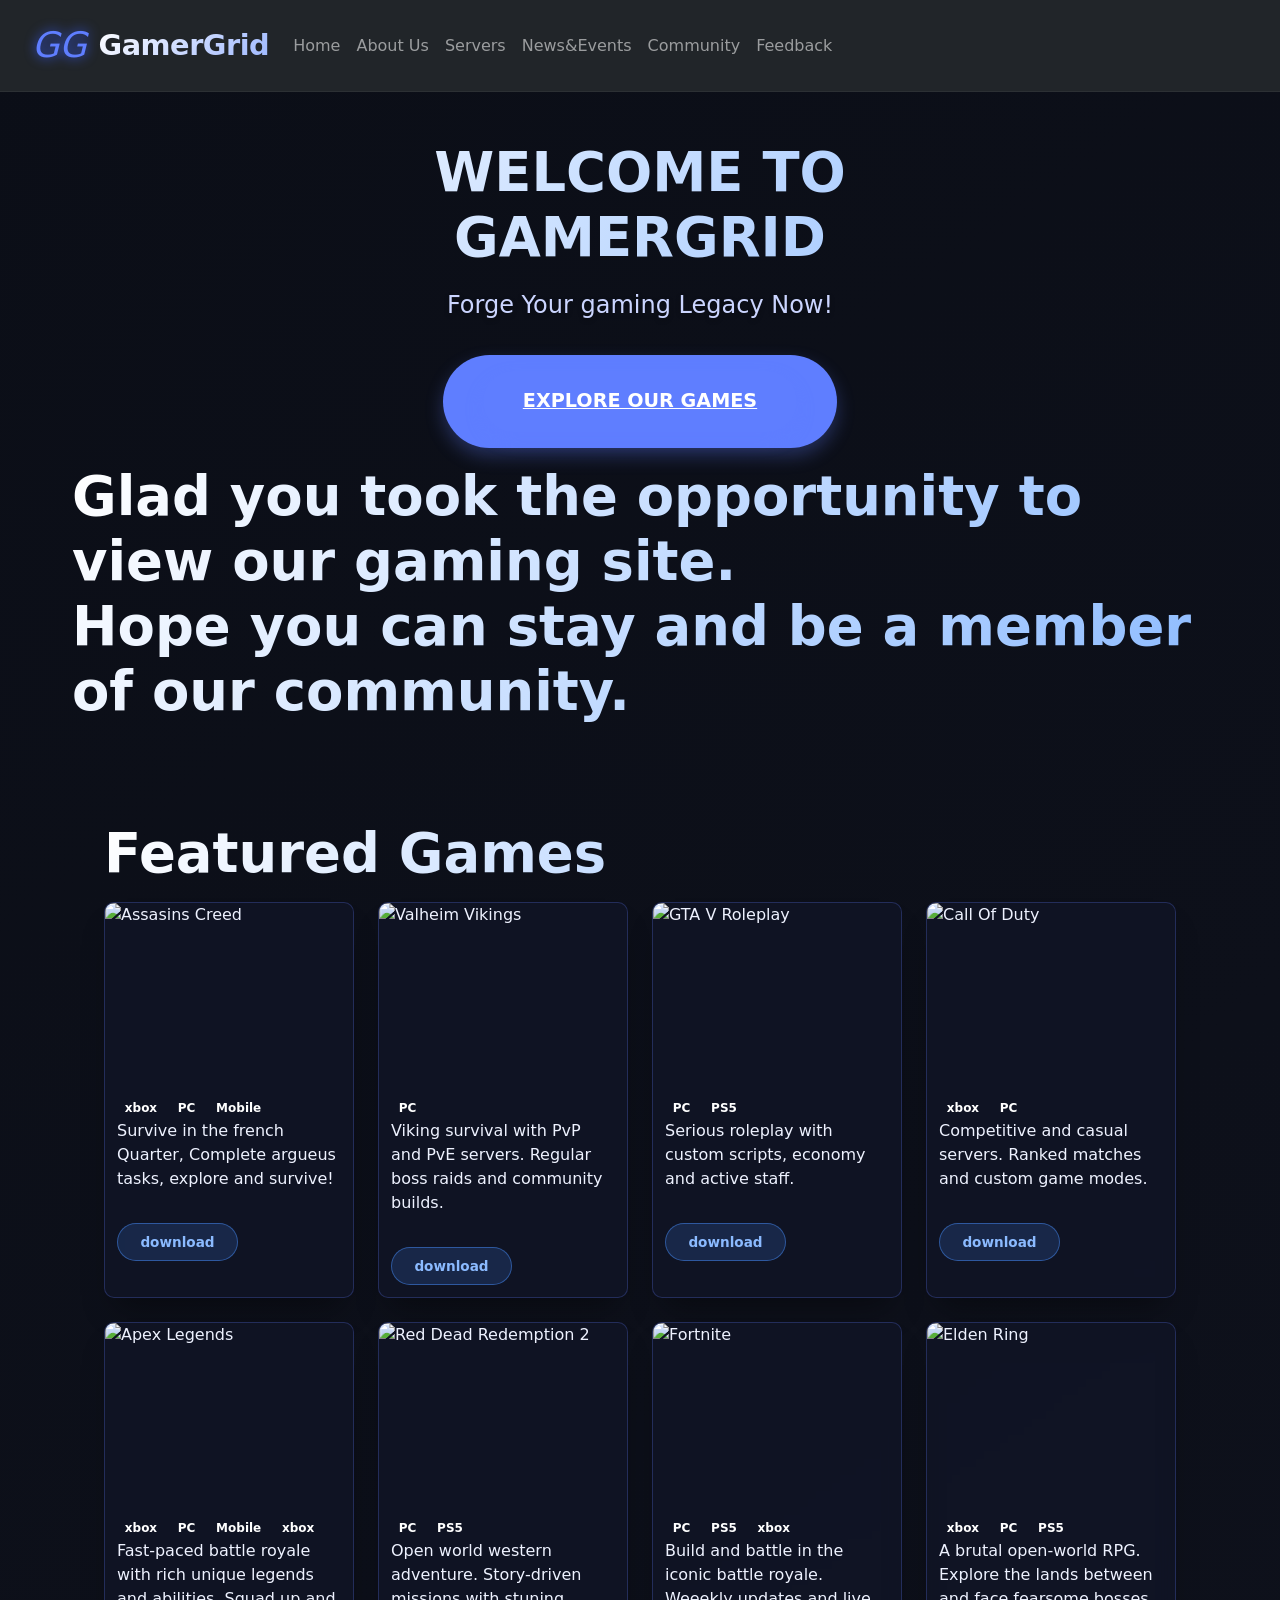
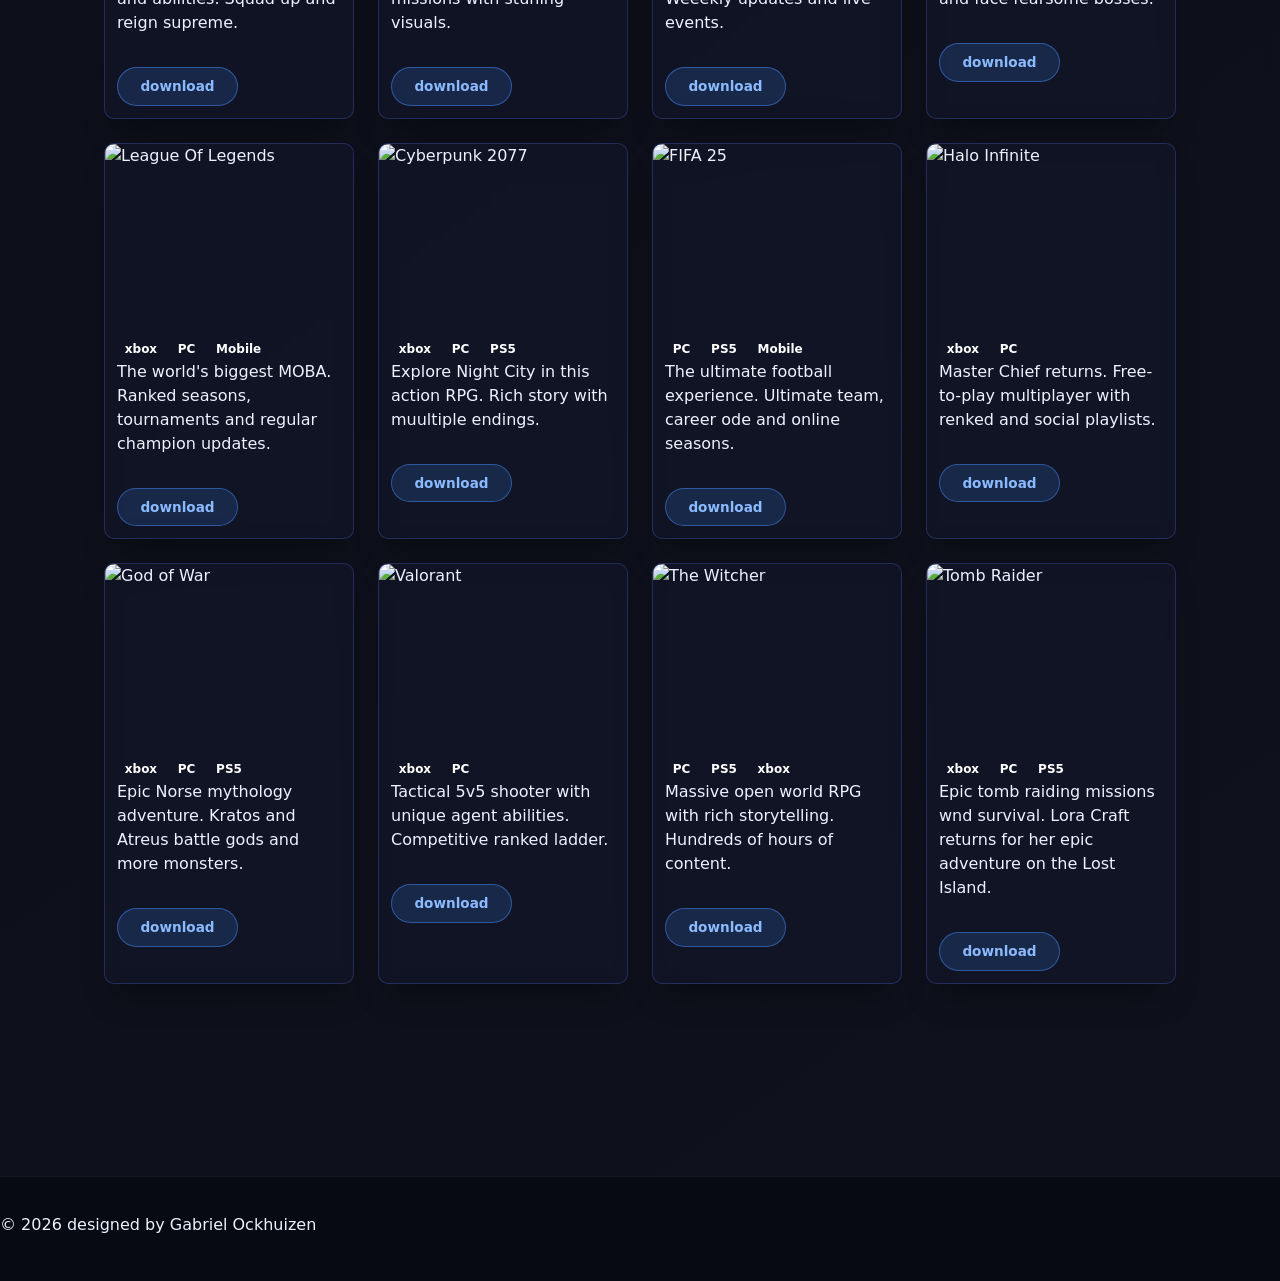
==== commit f7e94a33: "Updated content" ====
--- a/index.html
+++ b/index.html
@@ -54,6 +54,24 @@
             overflow: hidden;
 
         }
+        .download-btn {
+        display: inline-block;
+        margin-top: 1rem;
+        padding: 0.5rem 1.4rem;
+        background: rgba(62, 122, 217, 0.2);
+        border: 1px solid rgba(62, 122, 217, 0.6);
+        border-radius: 30px;
+        color: #8bbaff;
+        font-size: 0.85rem;
+        font-weight: 600;
+        text-decoration: none;
+        transition: background 0.2s ease;
+      }
+
+      .download-btn:hover {
+        background: rgba(62, 122, 217, 0.45);
+        color: #ffffff;
+      }
     </style>
 
      
@@ -112,8 +130,7 @@
         <h1>WELCOME TO<br> GAMERGRID</h1>
         <div class="hero-tagline">Forge Your gaming Legacy Now!</div>
         <button class="cta-button" id="exploreBtn">
-            <i class="fas fa-rocket">EXPLORE OUR GAMES</i>
-            <a href="#featured-games"></a>
+            <a href="#featured-games" class="cta-button">EXPLORE OUR GAMES</a>
         </button>
     </section>
 
@@ -133,7 +150,7 @@
                 <div class="game-card">
                     <div class="game-card-badge"></div>
                     <div class="game-card-image">
-                        <img src="C:\Users\bida25-442\Desktop\GabrielOckhuizen-WMD assignment\images\img-1.1.jpg" alt="Assasins Creed" class="img-fluid">
+                        <img src="https://images.wallpapersden.com/image/download/assassin-s-creed-mirage-hd-gaming-poster_bWxpbmqUmZqaraWkpJRmbmdlrWZlbWU.jpg" alt="Assasins Creed" class="img-fluid">
                     </div>
                     <div class="game-card-content">
                         <div class="game-tags">
@@ -144,15 +161,18 @@
                         <p class="game-description">
                             Survive in the french Quarter, Complete argueus tasks, explore and survive!
                         </p>
-                    </div>
-                </div>
-            </div>
-
-
-            <div class="col-lg-3 col-md-6">
-                <div class="game-card">
-                    <div class="game-card-image">
-                        <img src="C:\Users\bida25-442\Desktop\GabrielOckhuizen-WMD assignment\images\img-11.webp" alt="Valheim Vikings" class="img-fuid">
+                         <div class="download-links">
+                          <a href="https://www.ubisoft.com/en-gb/game/assassins-creed/mirage" target="_blank" class="download-btn">download</a>
+                         </div>
+                    </div>
+                </div>
+            </div>
+
+
+            <div class="col-lg-3 col-md-6">
+                <div class="game-card">
+                    <div class="game-card-image">
+                        <img src="https://static1.srcdn.com/wordpress/wp-content/uploads/2023/03/valheim-viking-holding-shovel-and-farming.jpg" alt="Valheim Vikings" class="img-fuid">
                     </div>
                     <div class="game-card-content">
                         <div class="game-tags">
@@ -163,6 +183,9 @@
                                Viking survival with PvP and PvE servers. Regular boss raids and community builds. 
                             </p>
                         </div>
+                        <div class="download-links">
+                          <a href="" target="_blank" class="download-btn">download</a>
+                        </div>
                     </div>
                 </div>
             </div>
@@ -174,7 +197,7 @@
                 <div class="game-card">
                     <div class="game-card-badge"></div>
                     <div class="game-card-image">
-                        <img src="C:\Users\bida25-442\Desktop\GabrielOckhuizen-WMD assignment\images\img-8.avif" alt="GTA V Roleplay" class="img-fluid">
+                        <img src="https://assets.vg247.com/current/2012/11/gta_5_grand_theft_auto_v_1.jpg" alt="GTA V Roleplay" class="img-fluid">
                 </div>
                   <div class="game-card-content">
                     <div class="game-tags">
@@ -185,15 +208,18 @@
                         <p class="game-description">
                             Serious roleplay with  custom scripts, economy and active staff.
                         </p>
-                    </div>
-                </div>
-            </div>
-
-
-            <div class="col-lg-3 col-md-6">
-                <div class="game-card">
-                    <div class="game-card-image">
-                        <img src="C:\Users\bida25-442\Desktop\GabrielOckhuizen-WMD assignment\images\img 5.webp" alt="Call Of Duty" class="img-fluid">
+                        <div class="download-links">
+                          <a href="https://store.steampowered.com/app/271590/Grand_Theft_Auto_V/" target="_blank" class="download-btn">download</a>
+                        </div>
+                    </div>
+                </div>
+            </div>
+
+
+            <div class="col-lg-3 col-md-6">
+                <div class="game-card">
+                    <div class="game-card-image">
+                        <img src="https://4kwallpapers.com/images/wallpapers/call-of-duty-modern-warfare-2-war-zone-ghost-2022-games-2880x1800-8542.jpg" alt="Call Of Duty" class="img-fluid">
                     </div>
                     <div class="game-card-content">
                         <div class="game-tags">
@@ -203,6 +229,9 @@
                         <P>
                            Competitive and casual servers. Ranked matches and custom game modes. 
                         </P>
+                        <div class="download-links">
+                          <a href="https://www.callofduty.com/warzone" target="_blank" class="download-btn">download</a>
+                        </div>
                     </div>
                 </div>
             </div>
@@ -221,7 +250,7 @@
                 <div class="game-card">
                     <div class="game-card-badge"></div>
                     <div class="game-card-image">
-                        <img src="" alt="Apex Legends" class="img-fluid">
+                        <img src="https://images.wallpapersden.com/image/download/apex-legends-season-18_bmZmZmuUmZqaraWkpJRmbmdlrWZlbWU.jpg" alt="Apex Legends" class="img-fluid">
                     </div>
                     <div class="game-card-content">
                         <div class="game-tags">
@@ -233,15 +262,18 @@
                         <p class="game-description">
                             Fast-paced battle royale with rich unique legends and abilities. Squad up and reign supreme.
                         </p>
-                    </div>
-                </div>
-            </div>
-
-
-            <div class="col-lg-3 col-md-6">
-                <div class="game-card">
-                    <div class="game-card-image">
-                        <img src="" alt="Red Dead Redemption 2" class="img-fuid">
+                        <div class="download-links">
+                          <a href="https://store.steampowered.com/app/1172470/Apex_Legends/" target="_blank" class="download-btn">download</a>
+                        </div>
+                    </div>
+                </div>
+            </div>
+
+
+            <div class="col-lg-3 col-md-6">
+                <div class="game-card">
+                    <div class="game-card-image">
+                        <img src="https://media.rawg.io/media/games/511/5118aff5091cb3efec399c808f8c598f.jpg" alt="Red Dead Redemption 2" class="img-fuid">
                     </div>
                     <div class="game-card-content">
                         <div class="game-tags">
@@ -252,6 +284,9 @@
                             <p class="game-description">
                                Open world western adventure. Story-driven missions with stuning visuals.
                             </p>
+                            <div class="download-links">
+                              <a href="https://store.steampowered.com/app/1174180/Red_Dead_Redemption_2/" target="_blank" class="download-btn">download</a>
+                            </div>
                         </div>
                     </div>
                 </div>
@@ -264,7 +299,7 @@
                 <div class="game-card">
                     <div class="game-card-badge"></div>
                     <div class="game-card-image">
-                        <img src="" alt="Fortnite" class="img-fluid">
+                        <img src="https://cdn2.unrealengine.com/fneco-keyart-25-layered-1200x1200-1200x1200-5706180c6d33.jpg" alt="Fortnite" class="img-fluid">
                 </div>
                   <div class="game-card-content">
                     <div class="game-tags">
@@ -277,15 +312,18 @@
                         <p class="game-description">
                             Build and battle in the iconic battle royale. Weeekly updates and live events.
                         </p>
-                    </div>
-                </div>
-            </div>
-
-
-            <div class="col-lg-3 col-md-6">
-                <div class="game-card">
-                    <div class="game-card-image">
-                        <img src="" alt="Elden Ring" class="img-fluid">
+                        <div class="download-links">
+                          <a href="https://store.epicgames.com/en-US/p/fortnite" target="_blank" class="download-btn">download</a>
+                        </div>
+                    </div>
+                </div>
+            </div>
+
+
+            <div class="col-lg-3 col-md-6">
+                <div class="game-card">
+                    <div class="game-card-image">
+                        <img src="https://media.rawg.io/media/games/b29/b294fdd866dcdb643e7bab370a552855.jpg" alt="Elden Ring" class="img-fluid">
                     </div>
                     <div class="game-card-content">
                         <div class="game-tags">
@@ -296,6 +334,9 @@
                         <P>
                             A brutal open-world RPG. Explore the lands between and face fearsome bosses.
                         </P>
+                        <div class="download-links">
+                          <a href="https://store.steampowered.com/app/1245620/ELDEN_RING/" target="_blank" class="download-btn">download</a>
+                        </div>
                     </div>
                 </div>
             </div>
@@ -315,7 +356,7 @@
                 <div class="game-card">
                     <div class="game-card-badge"></div>
                     <div class="game-card-image">
-                        <img src="" alt="League Of Legends" class="img-fluid">
+                        <img src="https://static0.gamerantimages.com/wordpress/wp-content/uploads/2024/11/league-of-legends-promotional-visual.jpg" alt="League Of Legends" class="img-fluid">
                     </div>
                     <div class="game-card-content">
                         <div class="game-tags">
@@ -326,15 +367,18 @@
                         <p class="game-description">
                             The world's biggest MOBA. Ranked seasons, tournaments and regular champion updates.
                         </p>
-                    </div>
-                </div>
-            </div>
-
-
-            <div class="col-lg-3 col-md-6">
-                <div class="game-card">
-                    <div class="game-card-image">
-                        <img src="" alt="Cyberpunk 2077" class="img-fuid">
+                        <div class="download-links">
+                          <a href="https://www.leagueoflegends.com/en-gb/download/" target="_blank" class="download-btn">download</a>
+                        </div>
+                    </div>
+                </div>
+            </div>
+
+
+            <div class="col-lg-3 col-md-6">
+                <div class="game-card">
+                    <div class="game-card-image">
+                        <img src="https://media.rawg.io/media/games/26d/26d4437715bee60138dab4a7c8c59c92.jpg" alt="Cyberpunk 2077" class="img-fuid">
                     </div>
                     <div class="game-card-content">
                         <div class="game-tags">
@@ -347,6 +391,9 @@
                             <p class="game-description">
                                Explore Night City in this action RPG. Rich story with muultiple endings. 
                             </p>
+                            <div class="download-links">
+                              <a href="https://store.steampowered.com/app/1091500/Cyberpunk_2077/" target="_blank" class="download-btn">download</a>
+                            </div>
                         </div>
                     </div>
                 </div>
@@ -359,7 +406,7 @@
                 <div class="game-card">
                     <div class="game-card-badge"></div>
                     <div class="game-card-image">
-                        <img src="" alt="FIFA 25" class="img-fluid">
+                        <img src="https://www.clarin.com/img/2024/07/17/ORRRfEnDj_2000x1500__1.jpg" alt="FIFA 25" class="img-fluid">
                 </div>
                   <div class="game-card-content">
                     <div class="game-tags">
@@ -371,15 +418,18 @@
                         <p class="game-description">
                             The ultimate football experience. Ultimate team, career ode and online seasons.
                         </p>
-                    </div>
-                </div>
-            </div>
-
-
-            <div class="col-lg-3 col-md-6">
-                <div class="game-card">
-                    <div class="game-card-image">
-                        <img src="" alt="Halo Infinite" class="img-fluid">
+                        <div class="download-links">
+                          <a href="https://www.ea.com/games/ea-sports-fc/ea-sports-fc-25" target="_blank" class="download-btn">download</a>
+                        </div>
+                    </div>
+                </div>
+            </div>
+
+
+            <div class="col-lg-3 col-md-6">
+                <div class="game-card">
+                    <div class="game-card-image">
+                        <img src="https://wallpapers.com/images/featured/halo-infinite-4k-5y2ntgk0d2evtb37.jpg" alt="Halo Infinite" class="img-fluid">
                     </div>
                     <div class="game-card-content">
                         <div class="game-tags">
@@ -389,6 +439,9 @@
                         <P>
                            Master Chief returns. Free-to-play multiplayer with renked and social playlists.
                         </P>
+                        <div class="download-links">
+                          <a href="https://store.steampowered.com/app/1240440/Halo_Infinite/" target="_blank" class="download-btn">download</a>
+                        </div>
                     </div>
                 </div>
             </div>
@@ -410,7 +463,7 @@
                 <div class="game-card">
                     <div class="game-card-badge"></div>
                     <div class="game-card-image">
-                        <img src="" alt="God of War" class="img-fluid">
+                        <img src="https://comicbook.com/wp-content/uploads/sites/4/2025/01/God-of-War-Ragnarok-Update-Patch-Notes-Featured.jpg" alt="God of War" class="img-fluid">
                     </div>
                     <div class="game-card-content">
                         <div class="game-tags">
@@ -421,15 +474,18 @@
                         <p class="game-description">
                             Epic Norse mythology adventure. Kratos and Atreus battle gods and more monsters.
                         </p>
-                    </div>
-                </div>
-            </div>
-
-
-            <div class="col-lg-3 col-md-6">
-                <div class="game-card">
-                    <div class="game-card-image">
-                        <img src="" alt="Valorant" class="img-fuid">
+                        <div class="download-links">
+                          <a href="https://store.steampowered.com/app/1593500/God_of_War/" target="_blank" class="download-btn">download</a>
+                        </div>
+                    </div>
+                </div>
+            </div>
+
+
+            <div class="col-lg-3 col-md-6">
+                <div class="game-card">
+                    <div class="game-card-image">
+                        <img src="https://cdn.dribbble.com/userupload/37066849/file/original-9f0dd35e9a51aeb37fb937d47f9c0462.jpg?resize=%7Bwidth%7Dx%7Bheight%7D&vertical=center" alt="Valorant" class="img-fuid">
                     </div>
                     <div class="game-card-content">
                         <div class="game-tags">
@@ -441,6 +497,9 @@
                             <p class="game-description">
                                Tactical 5v5 shooter with unique agent abilities. Competitive ranked ladder.
                             </p>
+                            <div class="download-links">
+                             <a href="https://playvalorant.com/en-gb/download/" target="_blank" class="download-btn">download</a>
+                            </div>
                         </div>
                     </div>
                 </div>
@@ -453,7 +512,7 @@
                 <div class="game-card">
                     <div class="game-card-badge"></div>
                     <div class="game-card-image">
-                        <img src="" alt="The Witcher" class="img-fluid">
+                        <img src="https://media.rawg.io/media/games/618/618c2031a07bbff6b4f611f10b6bcdbc.jpg" alt="The Witcher" class="img-fluid">
                 </div>
                   <div class="game-card-content">
                     <div class="game-tags">
@@ -465,15 +524,18 @@
                         <p class="game-description">
                             Massive open world RPG with rich storytelling. Hundreds of hours of content.
                         </p>
-                    </div>
-                </div>
-            </div>
-
-
-            <div class="col-lg-3 col-md-6">
-                <div class="game-card">
-                    <div class="game-card-image">
-                        <img src="" alt="Tomb Raider" class="img-fluid">
+                        <div class="download-links">
+                          <a href="https://store.steampowered.com/app/292030/The_Witcher_3_Wild_Hunt/" target="_blank" class="download-btn">download</a>
+                        </div>
+                    </div>
+                </div>
+            </div>
+
+
+            <div class="col-lg-3 col-md-6">
+                <div class="game-card">
+                    <div class="game-card-image">
+                        <img src="https://www.nme.com/wp-content/uploads/2022/04/A-new-Tomb-Raider-game-is-in-the-works.jpg" alt="Tomb Raider" class="img-fluid">
                     </div>
                     <div class="game-card-content">
                         <div class="game-tags">
@@ -484,6 +546,9 @@
                         <P>
                            Epic tomb raiding missions wnd survival. Lora Craft returns for her epic adventure on the Lost Island.
                         </P>
+                        <div class="download-links">
+                          <a href="https://store.steampowered.com/app/391220/Rise_of_the_Tomb_Raider/" target="_blank" class="download-btn">download</a>
+                        </div>
                     </div>
                 </div>
             </div>
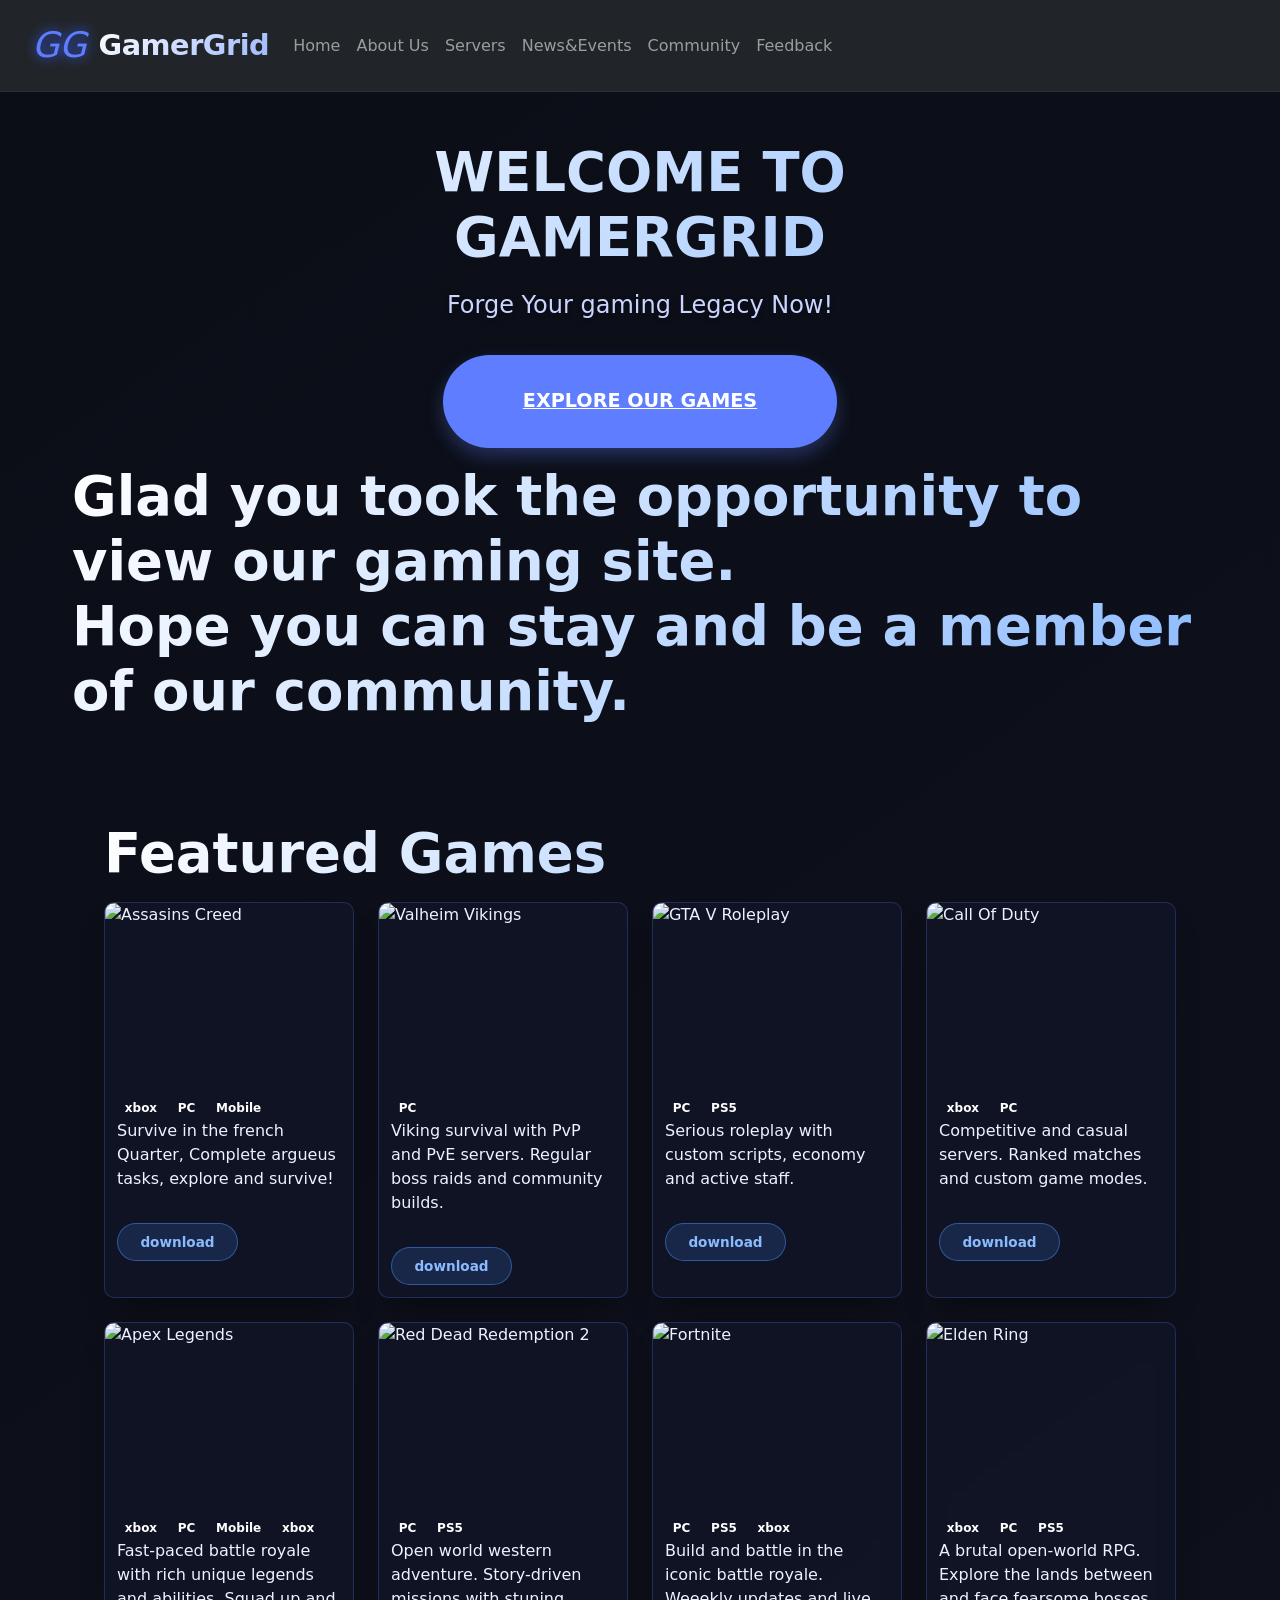
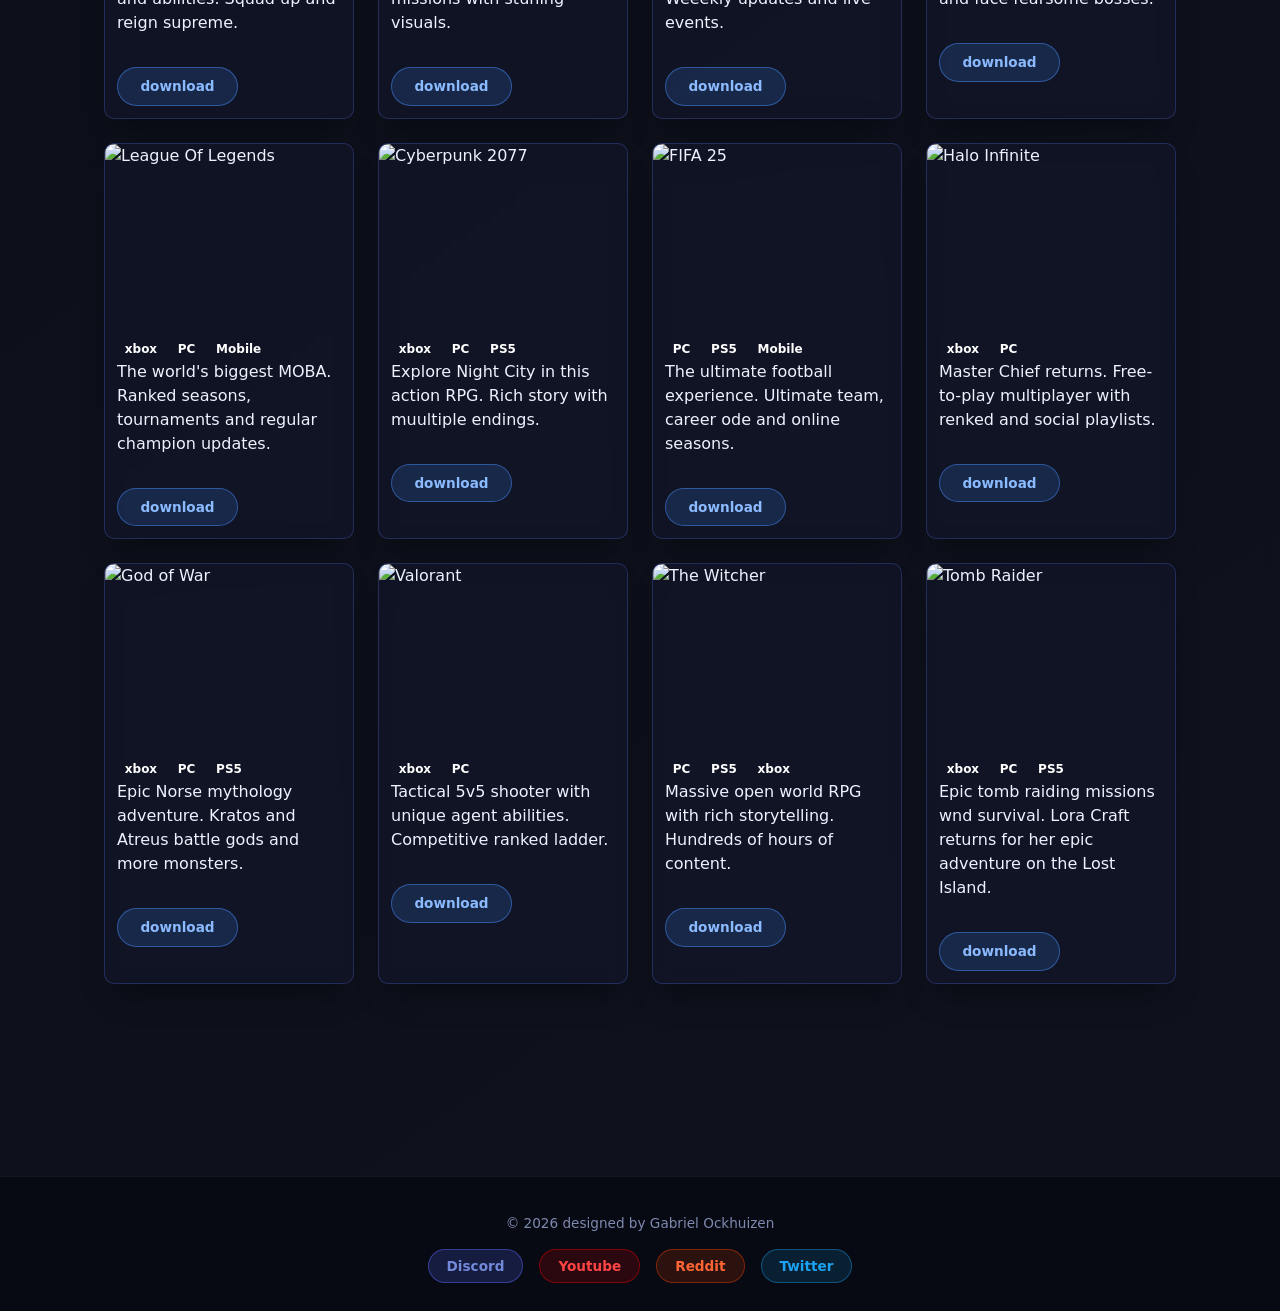
==== commit 0a7a1f68: "Updated content" ====
--- a/index.html
+++ b/index.html
@@ -559,7 +559,15 @@
         </div>
     </main>
     <footer>
-        <p>&copy; 2026 designed by Gabriel Ockhuizen</p>
+         <div class="footer-content">
+            <p>&copy; 2026 designed by Gabriel Ockhuizen</p>
+            <div class="footer-socials">
+                <a href="https://discord.com" target="_blank" class="social-link discord">Discord</a>
+                <a href="https://discord.com" target="_blank" class="social-link youtube">Youtube</a>
+                <a href="https://discord.com" target="_blank" class="social-link reddit">Reddit</a>
+                <a href="https://discord.com" target="_blank" class="social-link twitter">Twitter</a>
+            </div>
+        </div>
     </footer>
 
     <script src="https://cdn.jsdelivr.net/npm/@popperjs/core@2.11.6/dist/umd/popper.min.js"></script>
--- a/styles.css
+++ b/styles.css
@@ -273,7 +273,94 @@
   gap: 30px;
   align-items: center;
 }
-    
-
-    
-    
+
+.footer-content {
+  max-width: 1200px;
+  margin: 0 auto;
+  padding: 0 2rem;
+  display: flex;
+  flex-direction: column;
+  align-items: center;
+  gap: 1rem;
+}
+
+.footer-content p {
+  color: #7e89b0;
+  font-size: 0.85rem;
+  margin: 0;
+}
+
+.footer-socials {
+  display: flex;
+  gap: 1rem;
+  flex-wrap: wrap;
+  justify-content: center;
+}
+
+.social-link {
+  text-decoration: none;
+  font-size: 0.85rem;
+  font-weight: 600;
+  padding: 6px 18px;
+  border-radius: 20px;
+  transition: transform 0.2s ease, box-shadow 0.2s ease;
+}
+
+.social-link:hover {
+  transform: translateY(-3px);
+}
+
+.social-link.discord {
+  background: rgba(88, 101, 242, 0.2);
+  border: 1px solid rgba(88, 101, 242, 0.5);
+  color: #7289da;
+}
+
+.social-link.discord:hover {
+  background: rgba(88, 101, 242, 0.4);
+  color: #ffffff;
+}
+
+.social-link.youtube {
+  background: rgba(255, 0, 0, 0.15);
+  border: 1px solid rgba(255, 0, 0, 0.4);
+  color: #ff4444;
+}
+
+.social-link.youtube:hover {
+  background: rgba(255, 0, 0, 0.3);
+  color: #ffffff;
+}
+
+.social-link.reddit {
+  background: rgba(255, 69, 0, 0.15);
+  border: 1px solid rgba(255, 69, 0, 0.4);
+  color: #ff6534;
+}
+
+.social-link.reddit:hover {
+  background: rgba(255, 69, 0, 0.3);
+  color: #ffffff;
+}
+
+.social-link.twitter {
+  background: rgba(29, 161, 242, 0.15);
+  border: 1px solid rgba(29, 161, 242, 0.4);
+  color: #1da1f2;
+}
+
+.social-link.twitter:hover {
+  background: rgba(29, 161, 242, 0.3);
+  color: #ffffff;
+}
+
+
+
+
+
+
+
+    
+
+    
+    
